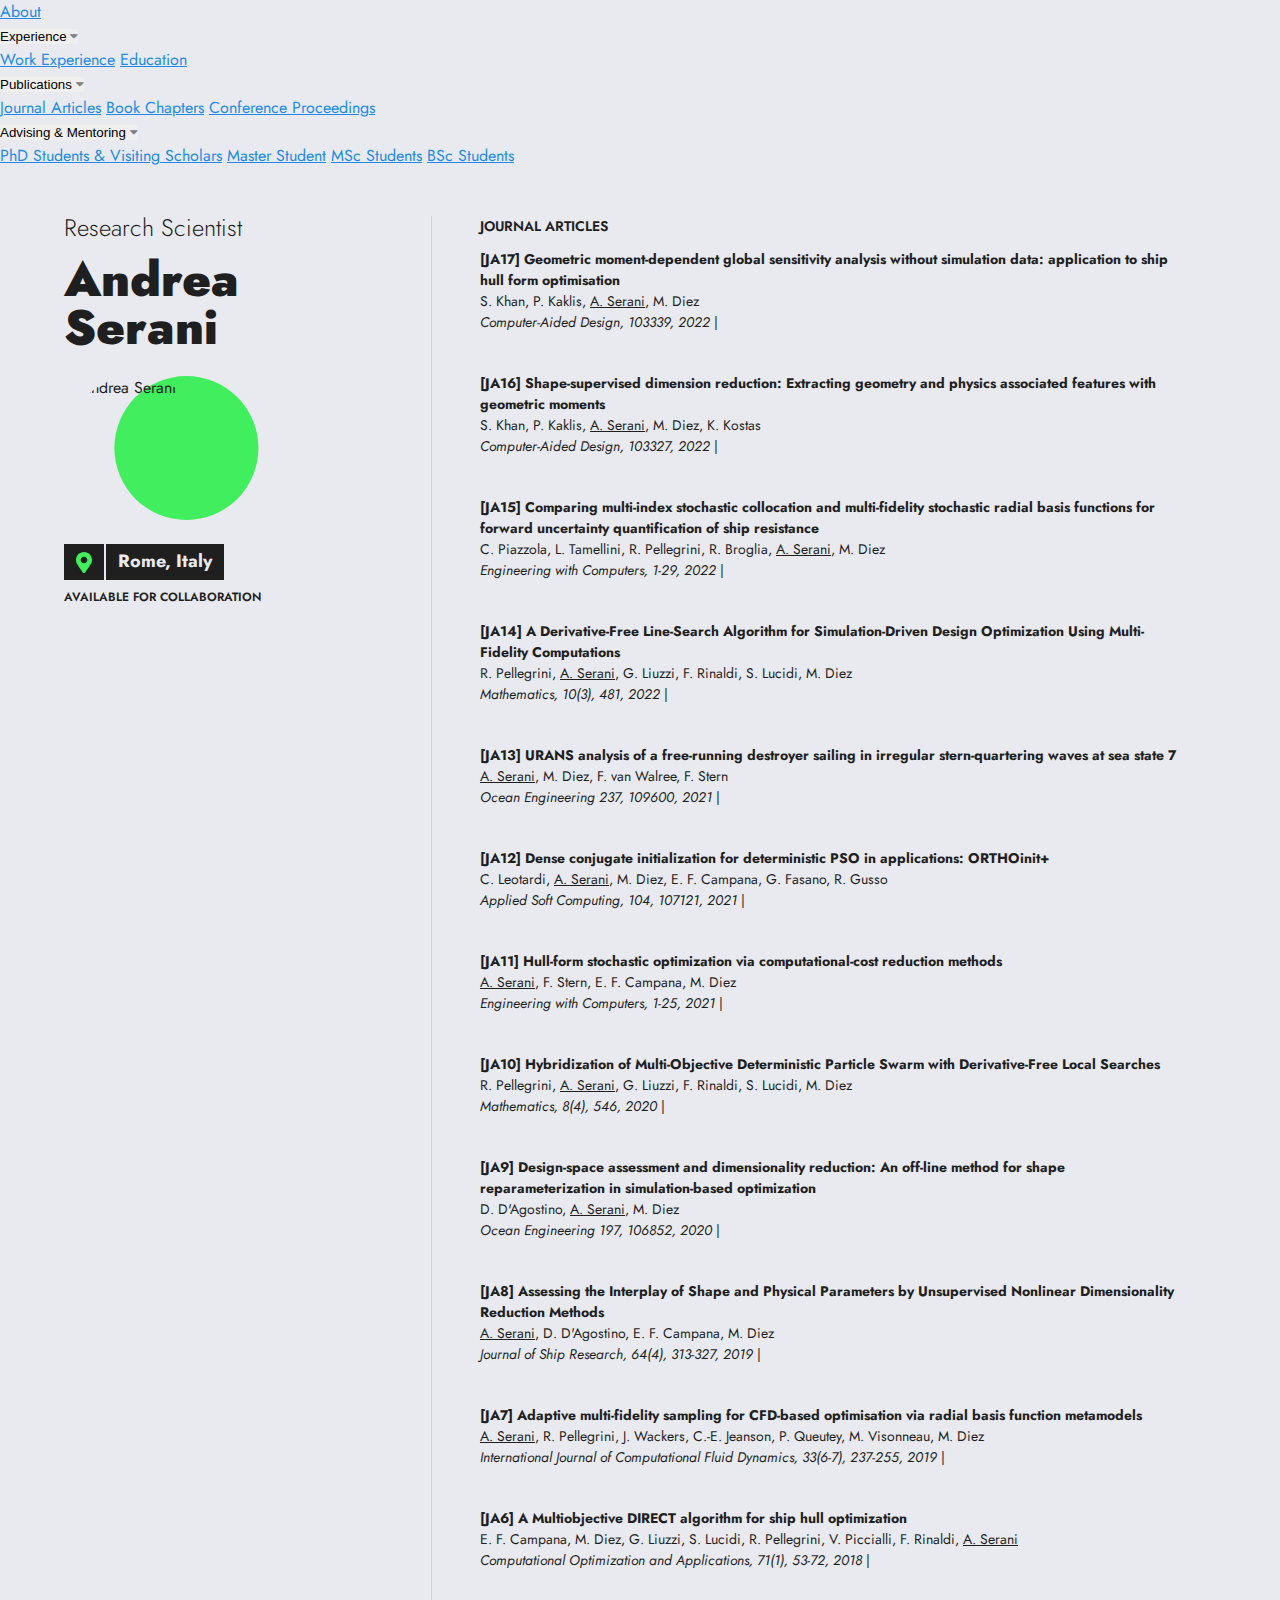
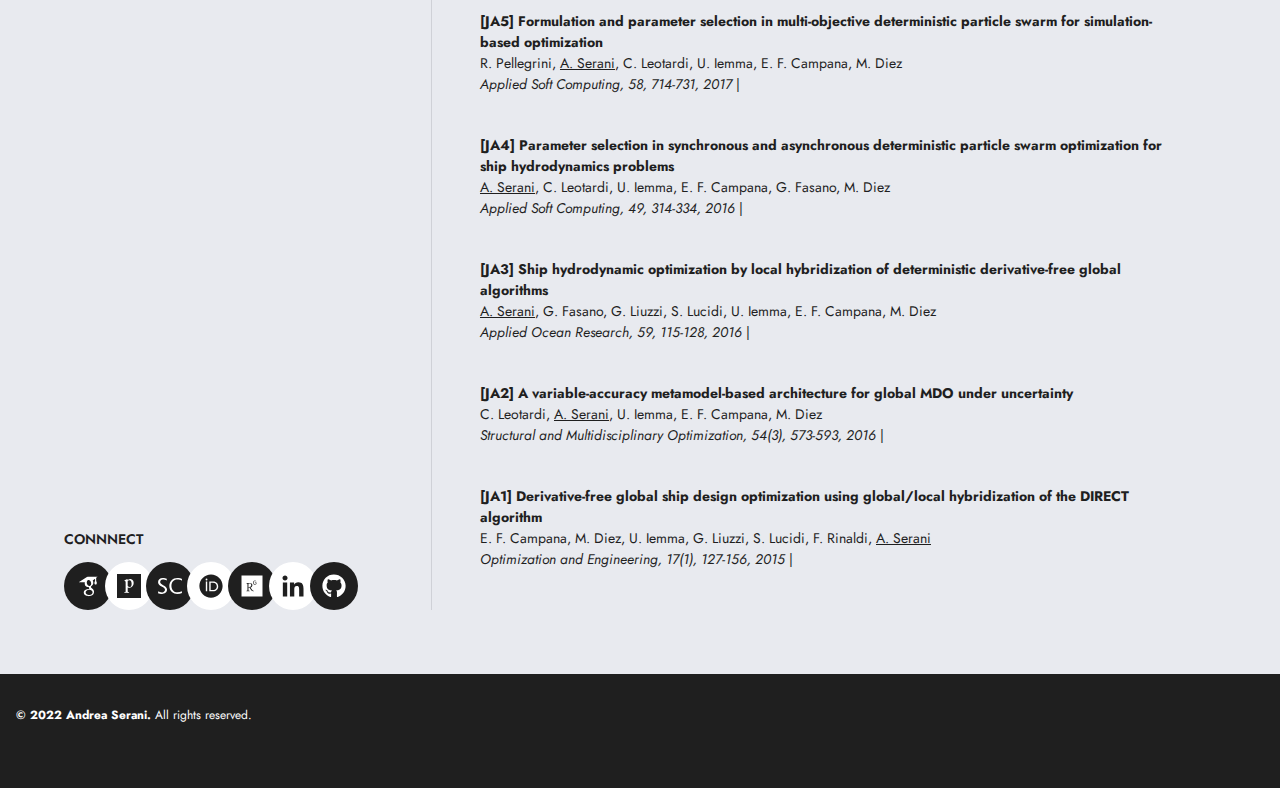
==== html/articles.html @ 21c0a591 "Update articles.html" ====
<!DOCTYPE htmL>
<html lang="en"><head>
<title>Andrea Serani - Research Scientist</title>
<meta charset="utf-8">
<meta http-equiv="X-UA-Compatible" content="IE=edge">
<meta name="viewport" content="width=device-width, initial-scale=1, shrink-to-fit=no">
<!--<link href="https://fonts.googleapis.com/css?family=Roboto:400,500|Source+Sans+Pro:300,400,600,700,900" rel="stylesheet">-->
    <link rel="preconnect" href="https://fonts.googleapis.com">
    <link rel="preconnect" href="https://fonts.gstatic.com" crossorigin>
    <link href="https://fonts.googleapis.com/css2?family=Jost:wght@300;400;500;600;700;900&display=swap" rel="stylesheet" type='text/css'>       
<link rel="stylesheet" href="../assets/styles.css">
<!--	<link rel="stylesheet" href="./assets/style.min.css">-->
<script src="./assets/scripts.js"></script>
<link rel="icon" type="image/png" href="../images/MAORG_symbol.png">
<!--<link rel="shortcut icon" href="./imags/MAORG_symbol.png" >     -->
<meta name="theme-color" content="#eee841">
<link rel="dns-prefetch" href="//fonts.googleapis.com/">
<link rel="stylesheet" href="https://cdn.rawgit.com/jpswalsh/academicons/master/css/academicons.min.css">

<meta name="viewport" content="width=device-width, initial-scale=1">
<link rel="stylesheet" href="https://cdnjs.cloudflare.com/ajax/libs/font-awesome/4.7.0/css/font-awesome.min.css">

<meta name="description" content="Andrea Serani - Research Scientist">
<script type="application/ld+json">
      {
        "@context": "http://schema.org/",
        "@type": "Person",
        "name": "Andrea Serani",
        "image": "DSCN4914.png",
        "sameAs": ["https://www.linkedin.com/in/andrea-serani/","https://github.com/MAORG-CNR-INM"],
        "jobTitle": "Research Scientist",
        "worksFor": {
          "@type": "Research Institute",
          "name": "CNR-INM"
        }  
      }
    </script>
</head>
<body class="antialiased bg-back leading-normal font-text text-front" data-new-gr-c-s-check-loaded="8.900.0" data-gr-ext-installed="">
<header>
<!-- The navigation menu -->
<div class="topnav" id="myTopnav">	
<!--<span class="inline-flex w-14 h-14 lg:mt-4 font-header font-bold text-xl justify-center items-center text-center text-front border-2 border-solid border-front rounded-full">AS</span>-->
  <a href="https://aserani.github.io/andreaserani.github.io/index.html" class="active">About</a>
  <div class="dropdown">
    <button class="dropbtn">Experience
      <i class="fa fa-caret-down"></i>
    </button>
    <div class="dropdown-content">	  
      <a href="#work">Work Experience</a>
      <a href="#education">Education</a>
    </div>
  </div>
  <div class="dropdown">
    <button class="dropbtn">Publications
      <i class="fa fa-caret-down"></i>
    </button>
    <div class="dropdown-content">	  
      <a href="https://aserani.github.io/andreaserani.github.io/html/articles.html">Journal Articles</a>
      <a href="#chapters">Book Chapters</a>
      <a href="#proceedings">Conference Proceedings</a>
    </div>
  </div>
  <div class="dropdown">
    <button class="dropbtn">Advising & Mentoring
      <i class="fa fa-caret-down"></i>
    </button>
    <div class="dropdown-content">	  
      <a href="#phd">PhD Students & Visiting Scholars</a>
      <a href="#master">Master Student</a>
      <a href="#msc">MSc Students</a>
      <a href="#bsc">BSc Students</a>
    </div>
  </div>
<!--<a href="#contact" class="contact">
<span class="inline-block h-6 w-6 lg:hidden"><svg xmlns="http://www.w3.org/2000/svg" viewBox="0 0 512 512"><path d="M502.3 190.8c3.9-3.1 9.7-.2 9.7 4.7V400c0 26.5-21.5 48-48 48H48c-26.5 0-48-21.5-48-48V195.6c0-5 5.7-7.8 9.7-4.7 22.4 17.4 52.1 39.5 154.1 113.6 21.1 15.4 56.7 47.8 92.2 47.6 35.7.3 72-32.8 92.3-47.6 102-74.1 131.6-96.3 154-113.7zM256 320c23.2.4 56.6-29.2 73.4-41.4 132.7-96.3 142.8-104.7 173.4-128.7 5.8-4.5 9.2-11.5 9.2-18.9v-19c0-26.5-21.5-48-48-48H48C21.5 64 0 85.5 0 112v19c0 7.4 3.4 14.3 9.2 18.9 30.6 23.9 40.7 32.4 173.4 128.7 16.8 12.2 50.2 41.8 73.4 41.4z"></path></svg></span>
<span class="hidden lg:block">Contact me</span>
</a>-->
</div>	


</header>
<section class="container flex flex-wrap pt-4 my-8">
<div class="w-full lg:w-1/3 lg:border-r border-line lg:px-8 xl:px-12">
<div class="flex flex-col h-full justify-between">
<div>
<h2 class="font-header font-light text-front text-2xl leading-none mb-4">Research Scientist</h2>
<h1 class="font-header font-black text-front text-5xl leading-none break-words mb-6">Andrea Serani</h1>
<div class="relative inline-block">
<img src="../images/DSCN4914.png" alt="Andrea Serani" class="block rounded-full relative z-10 w-56 h-56 lg:w-36 lg:h-36">
<div class="avatar-bg bg-lead"></div>
</div>
<br>
<div class="inline-flex bg-front mt-6 w-auto">
<span class="text-lead border-r-2 border-back pt-2 px-3">
<span class="inline-block h-4 w-4">
<svg xmlns="http://www.w3.org/2000/svg" viewBox="0 0 384 512"><path d="M172.268 501.67C26.97 291.031 0 269.413 0 192 0 85.961 85.961 0 192 0s192 85.961 192 192c0 77.413-26.97 99.031-172.268 309.67-9.535 13.774-29.93 13.773-39.464 0zM192 272c44.183 0 80-35.817 80-80s-35.817-80-80-80-80 35.817-80 80 35.817 80 80 80z"></path></svg>
</span>
</span>
<span class="text-back font-header font-bold py-1 px-3 text-lg">Rome, Italy</span>
</div>
<div class="text-xs uppercase pt-2 font-semibold text-front font-header">
Available for collaboration 
</div>
<div class="pt-1">
<a href="docs/CV_Serani.pdf"><i class="ai ai-cv-square ai-2x"></i></a>	
</div>
</div>
<footer class="pt-8 pb-12 lg:py-0">
<h5 class="section-header pb-3">Connnect</h5>
<div class="connect-icons">
<a href="https://scholar.google.it/citations?user=_Tz_sf8AAAAJ&hl=it" class="connect-icon" target="_blank"><svg style="color: white" xmlns="http://www.w3.org/2000/svg" xmlns:xlink="http://www.w3.org/1999/xlink" width="40" zoomAndPan="magnify" viewBox="0 0 30 30.000001" height="40" preserveAspectRatio="xMidYMid meet" version="1.0"><defs><clipPath id="id1"><path d="M 3.386719 3 L 27.339844 3 L 27.339844 28 L 3.386719 28 Z M 3.386719 3 " clip-rule="nonzero" fill="white"></path></clipPath></defs><g clip-path="url(#id1)"><path fill="white" d="M 14.660156 3.25 L 3.386719 10.308594 L 11.125 10.308594 C 11.097656 10.417969 11.050781 10.515625 11.027344 10.625 C 10.960938 10.964844 10.910156 11.34375 10.910156 11.734375 C 10.910156 16.773438 16.054688 16.207031 16.054688 16.207031 L 16.054688 17.492188 C 16.054688 18.011719 16.734375 17.832031 16.816406 18.890625 C 16.476562 18.890625 9.691406 18.695312 9.691406 23.277344 C 9.691406 27.882812 15.679688 27.65625 15.679688 27.65625 C 15.679688 27.65625 22.59375 27.964844 22.59375 22.273438 C 22.597656 18.871094 18.636719 17.765625 18.636719 16.398438 C 18.636719 15.015625 21.621094 14.609375 21.621094 11.375 C 21.621094 9.960938 21.523438 8.953125 20.890625 8.238281 C 20.84375 8.1875 20.808594 8.152344 20.761719 8.121094 C 20.75 8.109375 20.738281 8.101562 20.726562 8.09375 L 20.898438 8.09375 L 23.816406 5.902344 L 23.816406 8.898438 C 23.816406 8.953125 23.820312 9.007812 23.832031 9.0625 C 23.609375 9.1875 23.429688 9.363281 23.300781 9.585938 C 23.171875 9.808594 23.109375 10.050781 23.113281 10.308594 L 23.113281 11.722656 C 23.109375 11.910156 23.144531 12.09375 23.214844 12.269531 C 23.285156 12.445312 23.386719 12.597656 23.515625 12.734375 C 23.648438 12.867188 23.804688 12.972656 23.976562 13.042969 C 24.152344 13.117188 24.332031 13.152344 24.519531 13.152344 C 24.710938 13.152344 24.890625 13.117188 25.066406 13.042969 C 25.238281 12.972656 25.390625 12.867188 25.523438 12.734375 C 25.65625 12.597656 25.757812 12.445312 25.828125 12.269531 C 25.898438 12.09375 25.933594 11.910156 25.929688 11.722656 L 25.929688 10.308594 C 25.933594 10.050781 25.871094 9.808594 25.742188 9.585938 C 25.613281 9.363281 25.433594 9.1875 25.207031 9.0625 C 25.21875 9.007812 25.226562 8.953125 25.226562 8.898438 L 25.226562 4.839844 L 27.339844 3.25 Z M 15.632812 7.5625 C 16.039062 7.542969 16.445312 7.640625 16.835938 7.863281 C 17.125 8.007812 17.402344 8.21875 17.644531 8.480469 C 18.148438 8.984375 18.570312 9.714844 18.796875 10.578125 C 19.332031 12.625 18.636719 14.597656 17.191406 14.96875 C 15.765625 15.375 14.171875 14.039062 13.621094 12.007812 C 13.378906 11.015625 13.410156 10.054688 13.6875 9.292969 C 13.691406 9.28125 13.695312 9.273438 13.699219 9.265625 C 13.703125 9.261719 13.710938 9.257812 13.714844 9.253906 C 13.792969 8.953125 13.921875 8.679688 14.082031 8.457031 C 14.371094 8.035156 14.753906 7.746094 15.226562 7.617188 C 15.363281 7.585938 15.496094 7.566406 15.632812 7.5625 Z M 16.183594 19.75 C 18.566406 19.570312 20.597656 20.886719 20.746094 22.675781 C 20.84375 24.449219 19.007812 26.027344 16.605469 26.1875 C 14.222656 26.351562 12.160156 25.050781 12.046875 23.277344 C 11.933594 21.492188 13.78125 19.929688 16.183594 19.75 Z M 16.183594 19.75 " fill-opacity="1" fill-rule="nonzero"></path></g></svg></a>
<a href="https://publons.com/researcher/1407572/andrea-serani/" class="connect-icon" target="_blank"><svg role="img" viewBox="0 0 24 24" xmlns="http://www.w3.org/2000/svg"><title>Publons</title><path d="M0 0v24h24V0zm10.34 5.1c.083.014.114.096.156.158.054.354.1.71.154 1.065.157-.162.31-.328.49-.464.867-.666 2.05-.94 3.11-.63.72.21 1.315.72 1.756 1.316.187.263.348.547.45.855.198.582.225 1.206.198 1.815-.053 1.12-.433 2.244-1.169 3.103a4.029 4.029 0 01-2.616 1.41 4.418 4.418 0 01-2.188-.317c.019 1.01.032 2.018.038 3.028.021.465-.021.938.087 1.396.031.14.123.292.28.308.302.036.608.013.912.02.057 0 .13.037.126.101.004.186.009.373-.004.56-.046.092-.17.07-.255.072a44.358 44.358 0 00-4.437 0l-.07-.056c-.004-.22-.063-.467.034-.671.3-.035.606.02.904-.032.191-.048.268-.26.295-.434.04-.32.027-.642.042-.963V8.348c0-.156.006-.31-.008-.465a.888.888 0 00-.34-.656c-.203-.158-.438-.265-.662-.388-.082-.052-.181-.097-.229-.187a.985.985 0 01.008-.337c.056-.066.144-.086.219-.122.73-.315 1.456-.636 2.185-.952.17-.068.346-.144.533-.144zm1.99 1.146c-.053 0-.104 0-.156.013a2.12 2.12 0 00-1.493.86c.005 1.44 0 2.88.003 4.32.005.327.073.676.302.924.524.512 1.302.692 2.014.593.577-.096 1.037-.538 1.279-1.054.344-.736.395-1.571.335-2.371-.053-.655-.181-1.312-.449-1.915-.184-.407-.442-.793-.811-1.054a1.717 1.717 0 00-1.024-.313z"/></svg> </a>	
<a href="https://www.scopus.com/authid/detail.uri?authorId=56588993500" class="connect-icon" target="_blank"><svg style="color: white" role="img" viewBox="0 0 24 24" xmlns="http://www.w3.org/2000/svg"><title>Scopus</title><path d="M24 19.059l-.14-1.777c-1.426.772-2.945 1.076-4.465 1.076-3.319 0-5.96-2.782-5.96-6.475 0-3.903 2.595-6.31 5.633-6.31 1.917 0 3.39.303 4.792 1.075L24 4.895c-1.286-.608-2.337-.889-4.698-.889-4.534 0-7.97 3.53-7.97 8.017 0 5.12 4.09 7.924 7.9 7.924 1.916 0 3.506-.257 4.768-.888zm-14.954-3.46c0-2.22-1.964-3.225-3.857-4.347C3.716 10.364 2.15 9.756 2.15 8.12c0-1.215.889-2.548 2.642-2.548 1.519 0 2.57.234 3.903 1.029l.117-1.847c-1.239-.514-2.127-.748-4.137-.748C1.8 4.006.047 5.876.047 8.26c0 2.384 2.103 3.413 4.02 4.581 1.426.865 2.922 1.45 2.922 2.992 0 1.496-1.333 2.571-2.922 2.571-1.566 0-2.594-.35-3.786-1.075L0 19.176c1.215.56 2.454.818 4.16.818 2.385 0 4.885-1.473 4.885-4.395z" fill="white"></path></svg></a>
<a href="https://orcid.org/0000-0002-8814-1793" class="connect-icon" target="_blank"><svg xmlns="http://www.w3.org/2000/svg" viewBox="0 0 512 512"><!--! Font Awesome Free 6.1.1 by @fontawesome - https://fontawesome.com License - https://fontawesome.com/license/free (Icons: CC BY 4.0, Fonts: SIL OFL 1.1, Code: MIT License) Copyright 2022 Fonticons, Inc. --><path d="M294.75 188.19h-45.92V342h47.47c67.62 0 83.12-51.34 83.12-76.91 0-41.64-26.54-76.9-84.67-76.9zM256 8C119 8 8 119 8 256s111 248 248 248 248-111 248-248S393 8 256 8zm-80.79 360.76h-29.84v-207.5h29.84zm-14.92-231.14a19.57 19.57 0 1 1 19.57-19.57 19.64 19.64 0 0 1-19.57 19.57zM300 369h-81V161.26h80.6c76.73 0 110.44 54.83 110.44 103.85C410 318.39 368.38 369 300 369z"/></svg> </a>
<a href="https://www.researchgate.net/profile/Andrea-Serani" class="connect-icon" target="_blank"><svg style="color: white" xmlns="http://www.w3.org/2000/svg" viewBox="0 0 448 512"><!--! Font Awesome Free 6.1.1 by @fontawesome - https://fontawesome.com License - https://fontawesome.com/license/free (Icons: CC BY 4.0, Fonts: SIL OFL 1.1, Code: MIT License) Copyright 2022 Fonticons, Inc. --><path d="M0 32v448h448V32H0zm262.2 334.4c-6.6 3-33.2 6-50-14.2-9.2-10.6-25.3-33.3-42.2-63.6-8.9 0-14.7 0-21.4-.6v46.4c0 23.5 6 21.2 25.8 23.9v8.1c-6.9-.3-23.1-.8-35.6-.8-13.1 0-26.1.6-33.6.8v-8.1c15.5-2.9 22-1.3 22-23.9V225c0-22.6-6.4-21-22-23.9V193c25.8 1 53.1-.6 70.9-.6 31.7 0 55.9 14.4 55.9 45.6 0 21.1-16.7 42.2-39.2 47.5 13.6 24.2 30 45.6 42.2 58.9 7.2 7.8 17.2 14.7 27.2 14.7v7.3zm22.9-135c-23.3 0-32.2-15.7-32.2-32.2V167c0-12.2 8.8-30.4 34-30.4s30.4 17.9 30.4 17.9l-10.7 7.2s-5.5-12.5-19.7-12.5c-7.9 0-19.7 7.3-19.7 19.7v26.8c0 13.4 6.6 23.3 17.9 23.3 14.1 0 21.5-10.9 21.5-26.8h-17.9v-10.7h30.4c0 20.5 4.7 49.9-34 49.9zm-116.5 44.7c-9.4 0-13.6-.3-20-.8v-69.7c6.4-.6 15-.6 22.5-.6 23.3 0 37.2 12.2 37.2 34.5 0 21.9-15 36.6-39.7 36.6z" fill="white"></path></svg></a>
<a href="https://www.linkedin.com/in/andrea-serani/" class="connect-icon" target="_blank"><svg xmlns="http://www.w3.org/2000/svg" viewBox="0 0 448 512"><path d="M100.3 480H7.4V180.9h92.9V480zM53.8 140.1C24.1 140.1 0 115.5 0 85.8 0 56.1 24.1 32 53.8 32c29.7 0 53.8 24.1 53.8 53.8 0 29.7-24.1 54.3-53.8 54.3zM448 480h-92.7V334.4c0-34.7-.7-79.2-48.3-79.2-48.3 0-55.7 37.7-55.7 76.7V480h-92.8V180.9h89.1v40.8h1.3c12.4-23.5 42.7-48.3 87.9-48.3 94 0 111.3 61.9 111.3 142.3V480z"></path></svg></a>
<a href="https://github.com/MAORG-CNR-INM" class="connect-icon" target="_blank"><svg xmlns="http://www.w3.org/2000/svg" viewBox="0 0 496 512"><path d="M165.9 397.4c0 2-2.3 3.6-5.2 3.6-3.3.3-5.6-1.3-5.6-3.6 0-2 2.3-3.6 5.2-3.6 3-.3 5.6 1.3 5.6 3.6zm-31.1-4.5c-.7 2 1.3 4.3 4.3 4.9 2.6 1 5.6 0 6.2-2s-1.3-4.3-4.3-5.2c-2.6-.7-5.5.3-6.2 2.3zm44.2-1.7c-2.9.7-4.9 2.6-4.6 4.9.3 2 2.9 3.3 5.9 2.6 2.9-.7 4.9-2.6 4.6-4.6-.3-1.9-3-3.2-5.9-2.9zM244.8 8C106.1 8 0 113.3 0 252c0 110.9 69.8 205.8 169.5 239.2 12.8 2.3 17.3-5.6 17.3-12.1 0-6.2-.3-40.4-.3-61.4 0 0-70 15-84.7-29.8 0 0-11.4-29.1-27.8-36.6 0 0-22.9-15.7 1.6-15.4 0 0 24.9 2 38.6 25.8 21.9 38.6 58.6 27.5 72.9 20.9 2.3-16 8.8-27.1 16-33.7-55.9-6.2-112.3-14.3-112.3-110.5 0-27.5 7.6-41.3 23.6-58.9-2.6-6.5-11.1-33.3 2.6-67.9 20.9-6.5 69 27 69 27 20-5.6 41.5-8.5 62.8-8.5s42.8 2.9 62.8 8.5c0 0 48.1-33.6 69-27 13.7 34.7 5.2 61.4 2.6 67.9 16 17.7 25.8 31.5 25.8 58.9 0 96.5-58.9 104.2-114.8 110.5 9.2 7.9 17 22.9 17 46.4 0 33.7-.3 75.4-.3 83.6 0 6.5 4.6 14.4 17.3 12.1C428.2 457.8 496 362.9 496 252 496 113.3 383.5 8 244.8 8zM97.2 352.9c-1.3 1-1 3.3.7 5.2 1.6 1.6 3.9 2.3 5.2 1 1.3-1 1-3.3-.7-5.2-1.6-1.6-3.9-2.3-5.2-1zm-10.8-8.1c-.7 1.3.3 2.9 2.3 3.9 1.6 1 3.6.7 4.3-.7.7-1.3-.3-2.9-2.3-3.9-2-.6-3.6-.3-4.3.7zm32.4 35.6c-1.6 1.3-1 4.3 1.3 6.2 2.3 2.3 5.2 2.6 6.5 1 1.3-1.3.7-4.3-1.3-6.2-2.2-2.3-5.2-2.6-6.5-1zm-11.4-14.7c-1.6 1-1.6 3.6 0 5.9 1.6 2.3 4.3 3.3 5.6 2.3 1.6-1.3 1.6-3.9 0-6.2-1.4-2.3-4-3.3-5.6-2z"></path></svg></a>
</div>
</footer>
</div>
</div>
  <div class="w-full lg:w-2/3 lg:pl-8 xl:pl-12">
 
	<h5 class="section-header pb-3">Journal Articles</h5>
                <table class="borderless">
                    <tr>
                        <td>
                            <div class="font-text text-sm pb-6">
                                <b>[JA17] Geometric moment-dependent global sensitivity analysis without simulation data: application to ship hull form optimisation</b></br> 
				S. Khan, P. Kaklis, <u>A. Serani</u>, M. Diez </br> 
                                <i>Computer-Aided Design, 103339, 2022</i> <span class="sep">|</span> <a href="https://doi.org/10.1016/j.cad.2022.103339"><i class="ai ai-doi"></i></a> 
                            </div>
                        </td>
                    </tr>
                </table> 
     
                <table class="borderless">
                    <tr>
                        <td>
                            <div class="font-text text-sm pb-6">
                                <b>[JA16] Shape-supervised dimension reduction: Extracting geometry and physics associated features with geometric moments</b></br> 
				S. Khan, P. Kaklis, <u>A. Serani</u>, M. Diez, K. Kostas </br> 
                                <i>Computer-Aided Design, 103327, 2022</i> <span class="sep">|</span> <a href="https://doi.org/10.1016/j.cad.2022.103327"><i class="ai ai-doi"></i></a> 
                            </div>
                        </td>
                    </tr>
                </table> 
             
                <table class="borderless">
                    <tr>
                        <td>
                            <div class="font-text text-sm pb-6">
                                <b>[JA15] Comparing multi-index stochastic collocation and multi-fidelity stochastic radial basis functions for forward uncertainty quantification of ship resistance</b></br> 
                                C. Piazzola, L. Tamellini, R. Pellegrini, R. Broglia, <u>A. Serani</u>, M. Diez</br> 
                                <i>Engineering with Computers, 1-29, 2022</i> <span class="sep">|</span> <a href="https://doi.org/10.1007/s00366-021-01588-0"><i class="ai ai-doi"></i></a> 
                            </div>
                        </td>
                    </tr>
                </table> 
             
                <table class="borderless">
                    <tr>
                        <td>
                            <div class="font-text text-sm pb-6">
                                <b>[JA14] A Derivative-Free Line-Search Algorithm for Simulation-Driven Design Optimization Using Multi-Fidelity Computations</b></br> 
                                R. Pellegrini, <u>A. Serani</u>, G. Liuzzi, F. Rinaldi, S. Lucidi, M. Diez</br> 
                                <i>Mathematics, 10(3), 481, 2022</i> <span class="sep">|</span> <a href="https://doi.org/10.3390/math10030481"><i class="ai ai-doi"></i></a> 
                            </div>
                        </td>
                    </tr>
                </table> 

                <table class="borderless">
                    <tr>
                        <td>
                            <div class="font-text text-sm pb-6">
                                <b>[JA13] URANS analysis of a free-running destroyer sailing in irregular stern-quartering waves at sea state 7</b></br> 
                                <u>A. Serani</u>, M. Diez, F. van Walree, F. Stern </br> 
                                <i>Ocean Engineering 237, 109600, 2021</i> <span class="sep">|</span> <a href="https://doi.org/10.1016/j.oceaneng.2021.109600"><i class="ai ai-doi"></i></a> 
                            </div>
                        </td>
                    </tr>
                </table> 

                <table class="borderless">
                    <tr>
                        <td>
                            <div class="font-text text-sm pb-6">
                                <b>[JA12] Dense conjugate initialization for deterministic PSO in applications: ORTHOinit+</b></br> 
                                C. Leotardi, <u>A. Serani</u>, M. Diez, E. F. Campana, G. Fasano, R. Gusso </br> 
                                <i>Applied Soft Computing, 104, 107121, 2021</i> <span class="sep">|</span> <a href="https://doi.org/10.1016/j.asoc.2021.107121"><i class="ai ai-doi"></i></a> 
                            </div>
                        </td>
                    </tr>
                </table> 
      
                <table class="borderless">
                    <tr>
                        <td>
                            <div class="font-text text-sm pb-6">
                                <b>[JA11] Hull‑form stochastic optimization via computational‑cost reduction methods</b></br> 
                                <u>A. Serani</u>, F. Stern, E. F. Campana, M. Diez </br> 
                                <i>Engineering with Computers, 1-25, 2021</i> <span class="sep">|</span> <a href="https://doi.org/10.1007/s00366-021-01375-x"><i class="ai ai-doi"></i></a> 
                            </div>
                        </td>
                    </tr>
                </table> 

                <table class="borderless">
                    <tr>
                        <td>
                            <div class="font-text text-sm pb-6">
                                <b>[JA10] Hybridization of Multi-Objective Deterministic Particle Swarm with Derivative-Free Local Searches</b></br> 
                                R. Pellegrini, <u>A. Serani</u>, G. Liuzzi, F. Rinaldi, S. Lucidi, M. Diez </br> 
                                <i>Mathematics, 8(4), 546, 2020</i> <span class="sep">|</span> <a href="https://doi.org/10.3390/math8040546"><i class="ai ai-doi"></i></a> 
                            </div>
                        </td>
                    </tr>
                </table> 

                <table class="borderless">
                    <tr>
                        <td>
                            <div class="font-text text-sm pb-6">
                                <b>[JA9] Design-space assessment and dimensionality reduction: An off-line method for shape reparameterization in simulation-based optimization</b></br> 
                                D. D'Agostino, <u>A. Serani</u>, M. Diez </br> 
                                <i>Ocean Engineering 197, 106852, 2020</i> <span class="sep">|</span> <a href="https://doi.org/10.1016/j.oceaneng.2019.106852"><i class="ai ai-doi"></i></a> 
                            </div>
                        </td>
                    </tr>
                </table> 

                <table class="borderless">
                    <tr>
                        <td>
                            <div class="font-text text-sm pb-6">
                                <b>[JA8] Assessing the Interplay of Shape and Physical Parameters by Unsupervised Nonlinear Dimensionality Reduction Methods</b></br> 
                                <u>A. Serani</u>, D. D'Agostino, E. F. Campana, M. Diez </br> 
                                <i>Journal of Ship Research, 64(4), 313-327, 2019</i> <span class="sep">|</span> <a href="https://doi.org/10.5957/JOSR.09180056"><i class="ai ai-doi"></i></a> 
                            </div>
                        </td>
                    </tr>
                </table> 

                <table class="borderless">
                    <tr>
                        <td>
                            <div class="font-text text-sm pb-6">
                                <b>[JA7] Adaptive multi-fidelity sampling for CFD-based optimisation via radial basis function metamodels</b></br> 
                                <u>A. Serani</u>, R. Pellegrini, J. Wackers, C.-E. Jeanson, P. Queutey, M. Visonneau, M. Diez </br> 
                                <i>International Journal of Computational Fluid Dynamics, 33(6-7), 237-255, 2019</i> <span class="sep">|</span> <a href="https://doi.org/10.1080/10618562.2019.1683164"><i class="ai ai-doi"></i></a> 
                            </div>
                        </td>
                    </tr>
                </table> 

                <table class="borderless">
                    <tr>
                        <td>
                            <div class="font-text text-sm pb-6">
                                <b>[JA6] A Multiobjective DIRECT algorithm for ship hull optimization</b></br> 
                                E. F. Campana, M. Diez, G. Liuzzi, S. Lucidi, R. Pellegrini, V. Piccialli, F. Rinaldi, <u>A. Serani</u></br> 
                                <i>Computational Optimization and Applications, 71(1), 53-72, 2018</i> <span class="sep">|</span> <a href="https://doi.org/10.1007/s10589-017-9955-0"><i class="ai ai-doi"></i></a> 
                            </div>
                        </td>
                    </tr>
                </table> 

                <table class="borderless">
                    <tr>
                        <td>
                            <div class="font-text text-sm pb-6">
                                <b>[JA5] Formulation and parameter selection in multi-objective deterministic particle swarm for simulation-based optimization</b></br> 
                                R. Pellegrini, <u>A. Serani</u>, C. Leotardi, U. Iemma, E. F. Campana, M. Diez</br> 
                                <i>Applied Soft Computing, 58, 714-731, 2017</i> <span class="sep">|</span> <a href="https://doi.org/10.1016/j.asoc.2017.05.013"><i class="ai ai-doi"></i></a> 
                            </div>
                        </td>
                    </tr>
                </table> 

                <table class="borderless">
                    <tr>
                        <td>
                            <div class="font-text text-sm pb-6">
                                <b>[JA4] Parameter selection in synchronous and asynchronous deterministic particle swarm optimization for ship hydrodynamics problems</b></br> 
                                <u>A. Serani</u>, C. Leotardi, U. Iemma, E. F. Campana, G. Fasano, M. Diez </br> 
                                <i>Applied Soft Computing, 49, 314-334, 2016</i> <span class="sep">|</span> <a href="https://doi.org/10.1016/j.asoc.2016.08.028"><i class="ai ai-doi"></i></a> 
                            </div>
                        </td>
                    </tr>
                </table> 

                <table class="borderless">
                    <tr>
                        <td>
                            <div class="font-text text-sm pb-6">
                                <b>[JA3] Ship hydrodynamic optimization by local hybridization of deterministic derivative-free global algorithms</b></br> 
                                <u>A. Serani</u>, G. Fasano, G. Liuzzi, S. Lucidi, U. Iemma, E. F. Campana, M. Diez </br> 
                                <i>Applied Ocean Research, 59, 115-128, 2016</i> <span class="sep">|</span> <a href="https://doi.org/10.1016/j.apor.2016.04.006"><i class="ai ai-doi"></i></a> 
                            </div>
                        </td>
                    </tr>
                </table> 

                <table class="borderless">
                    <tr>
                        <td>
                            <div class="font-text text-sm pb-6">
                                <b>[JA2] A variable-accuracy metamodel-based architecture for global MDO under uncertainty</b></br> 
                                C. Leotardi, <u>A. Serani</u>, U. Iemma, E. F. Campana, M. Diez </br> 
                                <i>Structural and Multidisciplinary Optimization, 54(3), 573-593, 2016</i> <span class="sep">|</span> <a href="https://doi.org/10.1007/s00158-016-1423-4"><i class="ai ai-doi"></i></a> 
                            </div>
                        </td>
                    </tr>
                </table> 

                <table class="borderless">
                    <tr>
                        <td>
                            <div class="font-text text-sm pb-6">
                                <b>[JA1] Derivative-free global ship design optimization using global/local hybridization of the DIRECT algorithm</b></br> 
                                E. F. Campana, M. Diez, U. Iemma, G. Liuzzi, S. Lucidi, F. Rinaldi, <u>A. Serani</u></br> 
                                <i>Optimization and Engineering, 17(1), 127-156, 2015</i> <span class="sep">|</span> <a href="https://doi.org/10.1007/s11081-015-9303-0"><i class="ai ai-doi"></i></a> 
                            </div>
                        </td>
                    </tr>
                </table> 

</div>
<!--<div class="project">
<h4>JS GraphQL library</h4>
<a href="https://github.com" target="_blank" class="text-front hover:opacity-75">https://github.com</a>
<p class="w-full">
Override the digital divide with additional clickthroughs from DevOps. User generated content in real-time will have multiple touchpoints for offshoring.
</p>
<ul class="tags">
<li class="tag">
<span class="dot status-default"></span> Status: in progress
</li>
<li class="tag">JavaScript</li>
<li class="tag">GraphQL</li>
</ul>
<span class="project-icon">
<svg xmlns="http://www.w3.org/2000/svg" viewBox="0 0 496 512"><path d="M165.9 397.4c0 2-2.3 3.6-5.2 3.6-3.3.3-5.6-1.3-5.6-3.6 0-2 2.3-3.6 5.2-3.6 3-.3 5.6 1.3 5.6 3.6zm-31.1-4.5c-.7 2 1.3 4.3 4.3 4.9 2.6 1 5.6 0 6.2-2s-1.3-4.3-4.3-5.2c-2.6-.7-5.5.3-6.2 2.3zm44.2-1.7c-2.9.7-4.9 2.6-4.6 4.9.3 2 2.9 3.3 5.9 2.6 2.9-.7 4.9-2.6 4.6-4.6-.3-1.9-3-3.2-5.9-2.9zM244.8 8C106.1 8 0 113.3 0 252c0 110.9 69.8 205.8 169.5 239.2 12.8 2.3 17.3-5.6 17.3-12.1 0-6.2-.3-40.4-.3-61.4 0 0-70 15-84.7-29.8 0 0-11.4-29.1-27.8-36.6 0 0-22.9-15.7 1.6-15.4 0 0 24.9 2 38.6 25.8 21.9 38.6 58.6 27.5 72.9 20.9 2.3-16 8.8-27.1 16-33.7-55.9-6.2-112.3-14.3-112.3-110.5 0-27.5 7.6-41.3 23.6-58.9-2.6-6.5-11.1-33.3 2.6-67.9 20.9-6.5 69 27 69 27 20-5.6 41.5-8.5 62.8-8.5s42.8 2.9 62.8 8.5c0 0 48.1-33.6 69-27 13.7 34.7 5.2 61.4 2.6 67.9 16 17.7 25.8 31.5 25.8 58.9 0 96.5-58.9 104.2-114.8 110.5 9.2 7.9 17 22.9 17 46.4 0 33.7-.3 75.4-.3 83.6 0 6.5 4.6 14.4 17.3 12.1C428.2 457.8 496 362.9 496 252 496 113.3 383.5 8 244.8 8zM97.2 352.9c-1.3 1-1 3.3.7 5.2 1.6 1.6 3.9 2.3 5.2 1 1.3-1 1-3.3-.7-5.2-1.6-1.6-3.9-2.3-5.2-1zm-10.8-8.1c-.7 1.3.3 2.9 2.3 3.9 1.6 1 3.6.7 4.3-.7.7-1.3-.3-2.9-2.3-3.9-2-.6-3.6-.3-4.3.7zm32.4 35.6c-1.6 1.3-1 4.3 1.3 6.2 2.3 2.3 5.2 2.6 6.5 1 1.3-1.3.7-4.3-1.3-6.2-2.2-2.3-5.2-2.6-6.5-1zm-11.4-14.7c-1.6 1-1.6 3.6 0 5.9 1.6 2.3 4.3 3.3 5.6 2.3 1.6-1.3 1.6-3.9 0-6.2-1.4-2.3-4-3.3-5.6-2z"></path></svg>
</span>
</div>
<div class="project">
<h4>Running Lists</h4>
<a href="https://running-lists.com" target="_blank" class="text-front hover:opacity-75">https://running-lists.com</a>
<p class="w-full">
Nanotechnology immersion along the information highway will close the loop on focusing solely on the bottom line.
</p>
<ul class="tags">
<li class="tag">
<span class="dot status-green"></span> Status: live
</li>
<li class="tag">RoR</li>
<li class="tag">HTML</li>
<li class="tag">CSS</li>
</ul>
<span class="project-icon">
<svg xmlns="http://www.w3.org/2000/svg" viewBox="0 0 512 512"><path d="M504 256c0 136.967-111.033 248-248 248S8 392.967 8 256 119.033 8 256 8s248 111.033 248 248zM307.446 120.844l-102.642 97.779a23.997 23.997 0 0 0-6.772 11.729l-33.359 137.779c-5.68 23.459 22.777 39.318 39.88 23.024l102.64-97.779a23.99 23.99 0 0 0 6.772-11.729l33.359-137.779c5.618-23.198-22.591-39.493-39.878-23.024zM256 224c-17.673 0-32 14.327-32 32s14.327 32 32 32 32-14.327 32-32-14.327-32-32-32z"></path></svg>
</span>
</div>
<div class="project">
<div class="project-image">
<img src="images/podcast.jpg" alt="Northwest Podcast" class="w-full">
</div>
<div class="lg:w-3/5">
<h4>Northwest Podcast</h4>
<a href="https://npodcast.com" target="_blank" class="text-front hover:opacity-75">https://npodcast.com</a>
<p class="w-full">
Leverage agile frameworks to provide a robust synopsis for high level overviews.
</p>
<ul class="tags">
<li class="tag">
<span class="dot status-green"></span> Status: live
</li>
<li class="tag">JavaScript</li>
<li class="tag">HTML</li>
</ul>
</div>
<span class="project-icon">
<svg xmlns="http://www.w3.org/2000/svg" viewBox="0 0 512 512"><path d="M504 256c0 136.967-111.033 248-248 248S8 392.967 8 256 119.033 8 256 8s248 111.033 248 248zM307.446 120.844l-102.642 97.779a23.997 23.997 0 0 0-6.772 11.729l-33.359 137.779c-5.68 23.459 22.777 39.318 39.88 23.024l102.64-97.779a23.99 23.99 0 0 0 6.772-11.729l33.359-137.779c5.618-23.198-22.591-39.493-39.878-23.024zM256 224c-17.673 0-32 14.327-32 32s14.327 32 32 32 32-14.327 32-32-14.327-32-32-32z"></path></svg>
</span>
</div>
<h5 class="section-header mt-12 pb-3 text-center">Work history</h5>
<div class="history">
<div class="history-entry">
<span class="dot-double"></span>
<h4>Atomic Studio</h4>
<h5 class="text-sm font-normal mb-1">Senior Web Developer</h5>
<span class="text-sm font-medium opacity-50">January 2017 - present</span>
</div>
<div class="history-entry">
<span class="dot-double"></span>
<h4>Atomic Studio</h4>
<h5 class="text-sm font-normal mb-1">Web Developer</h5>
<span class="text-sm font-medium opacity-50">January 2014 - December 2016</span>
 </div>
<div class="history-entry">
<span class="dot-double"></span>
<h4>WebConnect Agency</h4>
<h5 class="text-sm font-normal mb-1">Junior Web Developer</h5>
<span class="text-sm font-medium opacity-50">November 2010 - December 2013</span>
</div>
<div class="history-entry">
<span class="dot-double"></span>
<h4>Freelance</h4>
<h5 class="text-sm font-normal mb-1">Web Developer</h5>
<span class="text-sm font-medium opacity-50">April 2008 - October 2010</span>
</div>
</div>-->
</section>
<footer class="bg-front mt-16 pt-8 pb-16">
	<div class="container flex">
		<div class="w-2/3 text-back-light font-header text-xs">
			<strong>© 2022 Andrea Serani.</strong> All rights reserved.
		</div>
	<!--	<div class="w-2/3 text-right">
			Via di Vallerano 139, 00128 Rome, Italy </br>
			<svg style="color: white" xmlns="http://www.w3.org/2000/svg" width="16" height="16" fill="currentColor" class="bi bi-telephone" viewBox="0 0 16 16"> <path d="M3.654 1.328a.678.678 0 0 0-1.015-.063L1.605 2.3c-.483.484-.661 1.169-.45 1.77a17.568 17.568 0 0 0 4.168 6.608 17.569 17.569 0 0 0 6.608 4.168c.601.211 1.286.033 1.77-.45l1.034-1.034a.678.678 0 0 0-.063-1.015l-2.307-1.794a.678.678 0 0 0-.58-.122l-2.19.547a1.745 1.745 0 0 1-1.657-.459L5.482 8.062a1.745 1.745 0 0 1-.46-1.657l.548-2.19a.678.678 0 0 0-.122-.58L3.654 1.328zM1.884.511a1.745 1.745 0 0 1 2.612.163L6.29 2.98c.329.423.445.974.315 1.494l-.547 2.19a.678.678 0 0 0 .178.643l2.457 2.457a.678.678 0 0 0 .644.178l2.189-.547a1.745 1.745 0 0 1 1.494.315l2.306 1.794c.829.645.905 1.87.163 2.611l-1.034 1.034c-.74.74-1.846 1.065-2.877.702a18.634 18.634 0 0 1-7.01-4.42 18.634 18.634 0 0 1-4.42-7.009c-.362-1.03-.037-2.137.703-2.877L1.885.511z" fill="white"></path> </svg>+39-06-50299-334 </br>
			Email: andrea.serani@cnr.it 	
		</div>-->
	</div>
</footer>

</body><grammarly-desktop-integration data-grammarly-shadow-root="true"></grammarly-desktop-integration></html>
---- assets/styles.css ----
/*! normalize.css v7.0.0 | MIT License | github.com/necolas/normalize.css */html {
 line-height:1.15;
 -ms-text-size-adjust:100%;
 -webkit-text-size-adjust:100%
}
body {
 font-family: 'Jost', sans-serif;
 margin:0
}
footer,
header,
section {
 display:block
}
h1 {
 font-size:2em;
 margin:.67em 0
}
a {
 background-color:transparent;
 -webkit-text-decoration-skip:objects
}
strong {
 font-weight:inherit;
 font-weight:bolder
}
img {
 border-style:none
}
svg:not(:root) {
 overflow:hidden
}
input,
textarea {
 font-family: 'Jost', sans-serif;
 font-size:100%;
 line-height:1.15;
 margin:0
}
input {
 overflow:visible
}
/* 1 */ [type=reset],
[type=submit],
html [type=button] {
 -webkit-appearance:button
}
[type=button]::-moz-focus-inner,
[type=reset]::-moz-focus-inner,
[type=submit]::-moz-focus-inner {
 border-style:none;
 padding:0
}
[type=button]:-moz-focusring,
[type=reset]:-moz-focusring,
[type=submit]:-moz-focusring {
 outline:1px dotted ButtonText
}
progress {
 display:inline-block;
 vertical-align:baseline
}
textarea {
 overflow:auto
}
[type=checkbox],
[type=radio] {
 -webkit-box-sizing:border-box;
 box-sizing:border-box;
 padding:0
}
[type=number]::-webkit-inner-spin-button,
[type=number]::-webkit-outer-spin-button {
 height:auto
}
[type=search] {
 -webkit-appearance:textfield;
 outline-offset:-2px
}
[type=search]::-webkit-search-cancel-button,
[type=search]::-webkit-search-decoration {
 -webkit-appearance:none
}
::-webkit-file-upload-button {
 -webkit-appearance:button;
 font:inherit
}
/* 1 */[hidden] {
 display:none
}
html {
 -webkit-box-sizing:border-box;
 box-sizing:border-box;
 font-family: 'Jost', sans-serif
}
*,
:after,
:before {
 -webkit-box-sizing:inherit;
 box-sizing:inherit
}
h1,
h2,
h3,
h4,
h5,
p {
 margin:0
}
ul {
 margin:0
}
*,
:after,
:before {
 border:0 solid currentColor
}
img {
 border-style:solid
}
[type=button],
[type=reset],
[type=submit] {
 border-radius:0
}
textarea {
 resize:vertical
}
img {
 max-width:100%;
 height:auto
}
input,
textarea {
 font-family:inherit
}
input::-webkit-input-placeholder,
textarea::-webkit-input-placeholder {
 color:inherit;
 opacity:.5
}
input:-ms-input-placeholder,
input::-ms-input-placeholder,
textarea:-ms-input-placeholder,
textarea::-ms-input-placeholder {
 color:inherit;
 opacity:.5
}
input::placeholder,
textarea::placeholder {
 color:inherit;
 opacity:.5
}
[role=button] {
 cursor:pointer
}
table {
 border-collapse:collapse
}
.container {
 width:100%;
 margin-right:auto;
 margin-left:auto;
 padding-right:1rem;
 padding-left:1rem
}
@media (min-width:576px) {
 .container {
  max-width:576px
 }
}
@media (min-width:768px) {
 .container {
  max-width:768px
 }
}
@media (min-width:992px) {
 .container {
  max-width:992px
 }
}
@media (min-width:1200px) {
 .container {
  max-width:1300px
 }
}
.bg-back-light {
 background-color:#fff
}
.text-back-light {
 color:#fff
}
svg {
 fill:currentColor
}
.fill-lead {
 /*fill:#eee841*/
 fiil:#41ee5e
}
.section-header {
 color:#1f1f1f;
 font-size:.875rem;
 text-transform:uppercase
}
.btn,
.section-header {
 /*font-family:Source Sans Pro,sans-serif;*/
 font-family: 'Jost', sans-serif;
 font-weight:600
}
.btn {
 display:inline-block;
 text-decoration:none;
 padding:.5rem 1.5rem;
 line-height:1.25;
 cursor:pointer;
 outline:0;
 -webkit-transition:opacity .2s ease-out;
 transition:opacity .2s ease-out;
 will-change:opacity
}
.btn:hover {
 opacity:.75
}
.hover\:opacity-75 {
 -webkit-transition:opacity .2s ease-out;
 transition:opacity .2s ease-out;
 will-change:opacity
}
.dot {
 width:.5rem;
 height:.5rem;
 margin-right:.25rem
}
.dot,
.dot-double {
 display:inline-block;
 border-radius:9999px
}
.dot-double {
 position:relative;
 width:54px;
 height:54px
}
.dot-double:after {
 position:absolute;
 background-color:#fff;
 border-radius:9999px;
 top:18px;
 left:18px;
 right:18px;
 bottom:18px;
 content:""
}
.status-green {
 background-color:#53c72b
}
.status-default {
 background-color:#e58b5f
}
.contact {
 display:-webkit-box;
 display:-ms-flexbox;
 display:flex;
 width:3.5rem;
 height:3.5rem;
 padding-left:.5rem;
 padding-right:.5rem;
 /*background-color:#eee841;*/
 background-color:#41ee5e;
 border-radius:9999px;
 color:#1f1f1f;
 -webkit-box-pack:center;
 -ms-flex-pack:center;
 justify-content:center;
 -webkit-box-align:center;
 -ms-flex-align:center;
 align-items:center
}
@media (min-width:992px) {
 .contact {
  width:auto;
  height:auto;
  /*font-family:Source Sans Pro,sans-serif;*/
  font-family: 'Jost', sans-serif;
  display:inline-block;
  text-decoration:none;
  font-weight:600;
  padding-left:1.5rem;
  padding-right:1.5rem;
  line-height:1.25;
  cursor:pointer;
  outline:0;
  -webkit-transition:opacity .2s ease-out;
  transition:opacity .2s ease-out;
  will-change:opacity;
  padding:.5rem 1.5rem;
  border-radius:1rem;
  -ms-flex-item-align:start;
  align-self:flex-start;
  margin-top:1rem
 }
}
.avatar-bg {
 position:absolute;
 top:0;
 right:0;
 bottom:0;
 left:0;
 border-radius:9999px;
 /*background-color:#eee841;*/
 background-color:#41ee5e;
 z-index:0;
 -webkit-transform:translateX(35%);
 transform:translateX(35%)
}
.connect-icon {
 display:-webkit-inline-box;
 display:-ms-inline-flexbox;
 display:inline-flex;
 width:3rem;
 height:3rem;
 -webkit-box-pack:center;
 -ms-flex-pack:center;
 justify-content:center;
 -webkit-box-align:center;
 -ms-flex-align:center;
 align-items:center;
 border-radius:9999px;
 background-color:#1f1f1f;
 color:#fff;
 margin-left:-.75rem;
 -webkit-transition:opacity .2s ease-out;
 transition:opacity .2s ease-out;
 will-change:opacity
}
.connect-icon:first-child {
 margin-left:0
}
.connect-icon:nth-child(2n) {
 background-color:#fff;
 color:#1f1f1f
}
.connect-icon svg {
 fill:currentColor;
 width:1.5rem;
 height:1.5rem
}
.connect-icon:hover {
 opacity:.75
}
.skills {
 display:-webkit-box;
 display:-ms-flexbox;
 display:flex;
 -ms-flex-wrap:wrap;
 flex-wrap:wrap;
 list-style:none;
 padding:0;
 margin-left:-.5rem;
 margin-right:-.5rem
}
.skill {
 position:relative;
 border-radius:9999px;
 border-width:2px;
 /*font-family:Source Sans Pro,sans-serif;*/
 font-family: 'Jost', sans-serif;
 font-weight:600;
 display:-webkit-inline-box;
 display:-ms-inline-flexbox;
 display:inline-flex;
 -webkit-box-pack:center;
 -ms-flex-pack:center;
 justify-content:center;
 -webkit-box-align:center;
 -ms-flex-align:center;
 align-items:center;
 text-align:center;
 font-size:1rem;
 color:#1f1f1f;
 padding-left:.5rem;
 padding-right:.5rem;
 margin:.5rem;
 width:calc(50vw - 2rem);
 height:calc(50vw - 2rem);
 max-width:200px;
 max-height:200px
}
.skill svg {
 position:absolute;
 top:0;
 right:0;
 bottom:0;
 left:0;
 -webkit-transform:translate(8px,8px);
 transform:translate(8px,8px);
 opacity:.8;
 width:calc(100% - 16px)
}
.skill:nth-child(3n+1) {
 border-color:#b2a2e6
}
.skill:nth-child(3n+1) svg {
 color:#9079db
}
.skill:nth-child(3n+2) {
 border-color:#ecad8d
}
.skill:nth-child(3n+2) svg {
 color:#e58b5f
}
.skill:nth-child(3n+3) {
 border-color:#68b6e3
}
.skill:nth-child(3n+3) svg {
 color:#3ba1db
}
@media (min-width:992px) {
 .skill {
  width:130px;
  height:130px
 }
}
@media (min-width:1200px) {
 .skill {
  width:144px;
  height:144px
 }
}
.tools {
 -webkit-box-orient:vertical;
 -webkit-box-direction:normal;
 -ms-flex-direction:column;
 flex-direction:column;
 list-style:none;
 padding:0;
 margin-top:.5rem
}
.tool {
 display:inline-block;
 -webkit-font-smoothing:auto;
 -moz-osx-font-smoothing:auto;
 /*background-color:#eee841;*/
 background-color:#41ee5e;
 padding:.25rem .75rem;
 /*font-family:Source Sans Pro,sans-serif;*/
 font-family: 'Jost', sans-serif
 font-weight:300;
 font-size:1.5rem;
 color:#1f1f1f;
 margin-bottom:.25rem
}
.project {
 position:relative;
 display:-webkit-box;
 display:-ms-flexbox;
 display:flex;
 -ms-flex-wrap:wrap;
 flex-wrap:wrap;
 background-color:#fff;
 padding:2rem;
 background-repeat:no-repeat;
 font-size:.875rem;
 margin-bottom:1.5rem;
 background-image:-webkit-gradient(linear,left top,right top,color-stop(1%,#c3c8d5),color-stop(35%,#c3c8d5),color-stop(35%,#d2d6e0),to(#d2d6e0));
 background-image:linear-gradient(90deg,#c3c8d5 1%,#c3c8d5 35%,#d2d6e0 0,#d2d6e0);
 background-size:100% 4px;
 background-repeat:no-repeat
}
.project-image {
 width:100%;
 padding-bottom:1rem
}
@media (min-width:992px) {
 .project-image {
  width:40%;
  padding-right:2rem;
  padding-bottom:0
 }
}
.project h4 {
 -webkit-font-smoothing:auto;
 -moz-osx-font-smoothing:auto;
 width:100%
}
.project p {
 padding-top:1rem;
 padding-bottom:1rem
}
.tags {
 list-style:none;
 padding:0;
 padding-right:.5rem
}
.tag {
 display:inline-block;
 padding:.25rem .75rem;
 margin-right:.25rem;
 margin-top:.25rem;
 font-weight:500;
 font-size:.75rem;
 border-radius:1rem;
 border-width:1px;
 border-color:#e8eaef
}
.project-icon {
 position:absolute;
 right:0;
 bottom:0;
 margin-bottom:1.25rem;
 margin-right:1.25rem;
 color:#e8eaef;
 width:1.5rem;
 height:1.5rem
}
.history {
 display:-webkit-box;
 display:-ms-flexbox;
 display:flex;
 -webkit-box-orient:vertical;
 -webkit-box-direction:normal;
 -ms-flex-direction:column;
 flex-direction:column;
 position:relative;
 padding-top:1.5rem;
 padding-bottom:1.5rem
}
.history:before {
 position:absolute;
 display:block;
 top:0;
 bottom:0;
 background-color:#cfd1d7;
 left:50%;
 width:2px;
 -webkit-transform:translateX(-1px);
 transform:translateX(-1px);
 content:""
}
.history-entry {
 position:relative;
 width:50%;
 padding-top:1rem;
 padding-bottom:1rem
}
.history-entry h4 {
 -webkit-font-smoothing:auto;
 -moz-osx-font-smoothing:auto
}
.history-entry h5 {
 font-size:.875rem;
 font-weight:400
}
.history-entry:nth-child(odd) {
 -ms-flex-item-align:end;
 align-self:flex-end;
 padding-left:3rem
}
.history-entry:nth-child(2n) {
 -ms-flex-item-align:start;
 align-self:flex-start;
 padding-right:3rem;
 text-align:right
}
.history-entry .dot-double {
 position:absolute;
 top:0;
 background-color:#cfd1d7;
 top:50%
}
.history-entry:nth-child(odd) .dot-double {
 left:0;
 -webkit-transform:translate(-50%,-50%);
 transform:translate(-50%,-50%)
}
.history-entry:nth-child(2n) .dot-double {
 right:0;
 -webkit-transform:translate(50%,-50%);
 transform:translate(50%,-50%)
}
.history-entry:first-child .dot-double {
 background-color:#1f1f1f
}
.history-entry:first-child .dot-double:after {
 /*background-color:#eee841*/
 background-color:#41ee5e; 
}
.form-control {
 width:100%;
 color:#1f1f1f;
 padding:.75rem 1rem;
 /*font-family:Source Sans Pro,sans-serif;*/
 font-family: 'Jost', sans-serif;
 font-weight:600;
 font-size:.875rem;
 outline:0;
 line-height:1.5
}
.form-input {
 background-color:#fff;
 -webkit-transition:opacity .2s ease-out;
 transition:opacity .2s ease-out;
 will-change:opacity
}
.form-input:focus {
 opacity:.7
}
.checkbox {
 position:relative;
 display:inline-block;
 border-width:2px;
 vertical-align:middle;
 margin-right:.5rem;
 margin-top:-.25rem;
 cursor:pointer;
 border-color:#e8eaef;
 width:22px;
 height:22px
}
.checkbox:after {
 position:absolute;
 top:5px;
 left:5px;
 right:5px;
 bottom:5px;
 content:""
}
.checkbox-on:after {
 /*background-color:#eee841*/
 background-color:#41ee5e; 
}
[data-checkbox-toggle] {
 cursor:pointer;
 -webkit-user-select:none;
 -moz-user-select:none;
 -ms-user-select:none;
 user-select:none
}
.inquiry-details {
 opacity:.3;
 height:0;
 overflow:hidden;
 -webkit-transition:height .25s ease-in-out,opacity .25s ease-in-out;
 transition:height .25s ease-in-out,opacity .25s ease-in-out;
 will-change:opacity,height
}
.input-range {
 -webkit-appearance:none;
 -moz-appearance:none;
 appearance:none;
 display:block;
 width:100%;
 outline:0;
 margin-bottom:.25rem;
 height:1rem;
 background:transparent
}
.input-range:focus {
 outline:0
}
.input-range::-moz-range-track {
 -moz-appearance:none;
 appearance:none;
 width:100%;
 background-color:#e8eaef;
 cursor:pointer;
 outline:0;
 height:2px
}
.input-range::-ms-track {
 appearance:none;
 width:100%;
 background-color:#e8eaef;
 cursor:pointer;
 outline:0;
 height:2px
}
.input-range::-webkit-slider-runnable-track {
 -webkit-appearance:none;
 appearance:none;
 width:100%;
 background-color:#e8eaef;
 cursor:pointer;
 outline:0;
 height:2px
}
.input-range::-moz-range-thumb {
 -moz-appearance:none;
 appearance:none;
 border-radius:9999px;
 width:1rem;
 height:1rem;
 /*background-color:#eee841;*/
 background-color:#41ee5e;
 cursor:pointer;
 outline:0;
 -webkit-transform:translateY(-6.5px);
 -moz-transform:translateY(0)
}
.input-range::-ms-thumb {
 appearance:none;
 border-radius:9999px;
 width:1rem;
 height:1rem;
 /*background-color:#eee841;*/
 background-color:#41ee5e;
 cursor:pointer;
 outline:0;
 -webkit-transform:translateY(-6.5px);
 -moz-transform:translateY(0)
}
.input-range::-webkit-slider-thumb {
 -webkit-appearance:none;
 appearance:none;
 border-radius:9999px;
 width:1rem;
 height:1rem;
 /*background-color:#eee841;*/
 background-color:#41ee5e;
 cursor:pointer;
 outline:0;
 -webkit-transform:translateY(-6.5px);
 -moz-transform:translateY(0)
}
.bg-back {
 background-color:#e8eaef
}
.bg-front {
 background-color:#1f1f1f
}
.bg-lead {
 /*background-color:#eee841*/
 background-color:#41ee5e; 
}
.border-back {
 border-color:#e8eaef
}
.border-front {
 border-color:#1f1f1f
}
.border-line {
 border-color:#cfd1d7
}
.rounded-full {
 border-radius:9999px
}
.border-solid {
 border-style:solid
}
.border-2 {
 border-width:2px
}
.border-b-0 {
 border-bottom-width:0
}
.border-r-2 {
 border-right-width:2px
}
.border-r {
 border-right-width:1px
}
.block {
 display:block
}
.inline-block {
 display:inline-block
}
.table {
 display:table
}
.hidden {
 display:none
}
.flex {
 display:-webkit-box;
 display:-ms-flexbox;
 display:flex
}
.inline-flex {
 display:-webkit-inline-box;
 display:-ms-inline-flexbox;
 display:inline-flex
}
.flex-col {
 -webkit-box-orient:vertical;
 -webkit-box-direction:normal;
 -ms-flex-direction:column;
 flex-direction:column
}
.flex-wrap {
 -ms-flex-wrap:wrap;
 flex-wrap:wrap
}
.items-center {
 -webkit-box-align:center;
 -ms-flex-align:center;
 align-items:center
}
.justify-center {
 -webkit-box-pack:center;
 -ms-flex-pack:center;
 justify-content:center
}
.justify-between {
 -webkit-box-pack:justify;
 -ms-flex-pack:justify;
 justify-content:space-between
}
.font-header {
 /*font-family:Source Sans Pro,sans-serif*/
 font-family: 'Jost', sans-serif 
}
.font-text {
 /*font-family:Roboto,sans-serif*/
 font-family: 'Jost', sans-serif 
}
.font-light {
 font-weight:300
}
.font-normal {
 font-weight:400
}
.font-medium {
 font-weight:500
}
.font-semibold {
 font-weight:600
}
.font-bold {
 font-weight:700
}
.font-black {
 font-weight:900
}
.h-4 {
 height:1rem
}
.h-5 {
 height:1.25rem
}
.h-6 {
 height:1.5rem
}
.h-14 {
 height:3.5rem
}
.h-56 {
 height:14rem
}
.h-full {
 height:100%
}
.leading-none {
 line-height:1
}
.leading-tight {
 line-height:1.25
}
.leading-normal {
 line-height:1.5
}
.my-4 {
 margin-top:1rem;
 margin-bottom:1rem
}
.my-8 {
 margin-top:2rem;
 margin-bottom:2rem
}
.mb-1 {
 margin-bottom:.25rem
}
.mr-4 {
 margin-right:1rem
}
.mb-4 {
 margin-bottom:1rem
}
.mt-6 {
 margin-top:1.5rem
}
.mb-6 {
 margin-bottom:1.5rem
}
.mt-12 {
 margin-top:3rem
}
.mt-16 {
 margin-top:4rem
}
.opacity-50 {
 opacity:.5
}
.p-4 {
 padding:1rem
}
.py-1 {
 padding-top:.25rem;
 padding-bottom:.25rem
}
.py-3 {
 padding-top:.75rem;
 padding-bottom:.75rem
}
.px-3 {
 padding-left:.75rem;
 padding-right:.75rem
}
.px-4 {
 padding-left:1rem;
 padding-right:1rem
}
.py-px {
 padding-top:1px;
 padding-bottom:1px
}
.pb-0 {
 padding-bottom:0
}
.pt-1 {
 padding-top:.25rem
}
.pt-2 {
 padding-top:.5rem
}
.pb-3 {
 padding-bottom:.75rem
}
.pt-4 {
 padding-top:1rem
}
.pr-4 {
 padding-right:1rem
}
.pb-4 {
 padding-bottom:1rem
}
.pl-4 {
 padding-left:1rem
}
.pb-6 {
 padding-bottom:1.5rem
}
.pt-8 {
 padding-top:2rem
}
.pb-8 {
 padding-bottom:2rem
}
.pb-12 {
 padding-bottom:3rem
}
.pb-16 {
 padding-bottom:4rem
}
.relative {
 position:relative
}
.resize-none {
 resize:none
}
.text-center {
 text-align:center
}
.text-right {
 text-align:right
}
.text-back {
 color:#e8eaef
}
.text-front {
 color:#1f1f1f
}
.text-lead {
 /*color:#eee841*/
 color:#41ee5e; 
}
.text-xs {
 font-size:.75rem
}
.text-sm {
 font-size:.875rem
}
.text-lg {
 font-size:1.125rem
}
.text-xl {
 font-size:1.25rem
}
.text-2xl {
 font-size:1.5rem
}
.text-5xl {
 font-size:3rem
}
.uppercase {
 text-transform:uppercase
}
.antialiased {
 -webkit-font-smoothing:antialiased;
 -moz-osx-font-smoothing:grayscale
}
.visible {
 visibility:visible
}
.break-words {
 word-wrap:break-word
}
.w-4 {
 width:1rem
}
.w-5 {
 width:1.25rem
}
.w-6 {
 width:1.5rem
}
.w-14 {
 width:3.5rem
}
.w-56 {
 width:14rem
}
.w-auto {
 width:auto
}
.w-1\/2 {
 width:50%
}
.w-1\/3 {
 width:33.33333%
}
.w-2\/3 {
 width:66.66667%
}
.w-1\/4 {
 width:25%
}
.w-3\/4 {
 width:75%
}
.w-full {
 width:100%
}
.z-10 {
 z-index:1
}
@media (min-width:992px) {
 .lg\:border-r {
  border-right-width:1px
 }
 .lg\:block {
  display:block
 }
 .lg\:hidden {
  display:none
 }
 .lg\:h-36 {
  height:9rem
 }
 .lg\:mt-4 {
  margin-top:1rem
 }
 .lg\:p-px {
  padding:1px
 }
 .lg\:py-0 {
  padding-top:0;
  padding-bottom:0
 }
 .lg\:px-8 {
  padding-left:2rem;
  padding-right:2rem
 }
 .lg\:px-px {
  padding-left:1px;
  padding-right:1px
 }
 .lg\:pl-8 {
  padding-left:2rem
 }
 .lg\:pr-12 {
  padding-right:3rem
 }
 .lg\:pl-12 {
  padding-left:3rem
 }
 .lg\:w-36 {
  width:9rem
 }
 .lg\:w-1\/3 {
  width:33.33333%
 }
 .lg\:w-2\/3 {
  width:60%/*6.66667%*/
 }
 .lg\:w-1\/4 {
  width:25%
 }
 .lg\:w-3\/4 {
  width:75%
 }
 .lg\:w-1\/5 {
  width:20%
 }
 .lg\:w-3\/5 {
  width:60%
 }
 .lg\:w-4\/5 {
  width:80%
 }
}
@media (min-width:1200px) {
 .xl\:px-12 {
  padding-left:3rem;
  padding-right:3rem
 }
 .xl\:pl-12 {
  padding-left:3rem
 }
}

.fa {
  color : gray;
}

.ai {
  color : gray;
}

.header-top {
 -webkit-box-align:center;
 -ms-flex-align:center;
 align-items:center;
 width:100%;
 position:absolute;
 z-index:100
}

.navigation-bar {
  display: block;
  width: 100%;
  -webkit-backface-visibility: hidden;
  backface-visibility: hidden;
  padding-top: 10px;
  padding-bottom: 10px;
  position: relative;
  -webkit-transition: background-color .3s;
  transition: background-color .3s;
}

.navigation-wrapper:not(.gridContainer) {
  padding-left: 5%;
  padding-right: 5%;
}

.row.basis-auto {
  -ms-flex-preferred-size: auto;
  flex-basis: auto;
  -webkit-box-align: center;
  -ms-flex-align: center;
  -moz-align-items: center;
  align-items: center;
}

.row {
  -webkit-box-sizing: border-box;
  box-sizing: border-box;
  display: -webkit-box;
  display: -moz-flex;
  display: -ms-flexbox;
  display: flex;
  -webkit-box-flex: 0;
  -moz-flex: 0 1 auto;
  -ms-flex: 0 1 auto;
  flex: 0 1 auto;
    flex-basis: auto;
  -webkit-box-direction: normal;
  -webkit-box-orient: horizontal;
  -moz-flex-direction: row;
  -ms-flex-direction: row;
  flex-direction: row;
  -ms-flex-wrap: wrap;
  flex-wrap: wrap;
  margin-right: -15px;
  margin-left: -15px;
}

  @media (min-width: 768px)
.logo_col {
  max-width: 30%;
}

.logo_col {
  -ms-flex-preferred-size: auto;
  flex-basis: auto;
  max-width: 80%;
}

.logo_col, .main_menu_col {
  text-align: left;
  display: -webkit-box;
  display: -moz-flex;
  display: -ms-flexbox;
  display: flex;
  -webkit-box-align: center;
  -ms-flex-align: center;
  -moz-align-items: center;
  align-items: center;
}

  @media only screen and (min-width: 768px)
.col-sm-fit {
  -webkit-box-sizing: border-box;
  box-sizing: border-box;
  -webkit-box-flex: 0;
  -moz-flex-grow: 0;
  -ms-flex-positive: 0;
  flex-grow: 0;
  -ms-flex-negative: 0;
  flex-shrink: 0;
  padding-right: 15px;
  padding-left: 15px;
  -ms-flex-preferred-size: auto;
  flex-basis: auto;
  -webkit-box-flex: 0;
  -moz-flex-grow: 0;
  -ms-flex-positive: 0;
  flex-grow: 0;
  max-width: 100%;
}
.col-xs {
  -webkit-box-flex: 1;
  -moz-flex-grow: 1;
  -ms-flex-positive: 1;
  flex-grow: 1;
  -ms-flex-preferred-size: 0;
  flex-basis: 0;
  max-width: 100%;
}
.col-xs {
  -webkit-box-sizing: border-box;
  box-sizing: border-box;
  -webkit-box-flex: 0;
  -moz-flex-grow: 0;
  -ms-flex-positive: 0;
  flex-grow: 0;
  -ms-flex-negative: 0;
  flex-shrink: 0;
  padding-right: 15px;
  padding-left: 15px;
  -ms-flex-preferred-size: auto;
  flex-basis: auto;
}
.row > * {
  -ms-flex-preferred-size: 100%;
  flex-basis: 100%;
  padding-right: 15px;
  padding-left: 15px;
}

.logo-link.dark {
  opacity: 0;
  display: none;
}

img.logo.dark, img.custom-logo {
  width: auto;
  max-height: 200px;
}

img.custom-logo, img.logo.dark {
  vertical-align: middle;
  max-height: 100%;
  width: auto;
}

img, video {
  height: auto;
}

audio, img, video {
  max-width: 100%;
}

a {
  color: #228ae6;
}

.main_menu_col {
  -webkit-box-pack: end;
  -ms-flex-pack: end;
  justify-content: flex-end;
}


  @media (min-width: 768px)
#mainmenu_container {
  display: -webkit-box;
  display: -ms-flexbox;
  display: flex;
}

#mainmenu_container {
  display: none;
}

  @media (min-width: 768px)
ul.dropdown-menu {
  display: -webkit-box;
  display: -moz-flex;
  display: -ms-flexbox;
  display: flex;
  -webkit-box-flex: 1;
  -moz-flex: 1 0 auto;
  -ms-flex: 1 0 auto;
  flex: 1 0 auto;
  -webkit-box-direction: normal;
  -webkit-box-orient: horizontal;
  -moz-flex-direction: row;
  -ms-flex-direction: row;
  flex-direction: row;
  -ms-flex-wrap: wrap;
  flex-wrap: wrap;
  position: static;
}
ul.dropdown-menu {
  list-style: none;
  padding: 0;
  margin: 0;
  display: none;
  z-index: 1;
  -webkit-box-sizing: border-box;
  box-sizing: border-box;
  width: 100%;
  position: absolute;
}
.row > * {
  -ms-flex-preferred-size: 100%;
  flex-basis: 100%;
  padding-right: 15px;
  padding-left: 15px;
}
.p, address, blockquote, dl, fieldset, figure, form, hr, ol, p, pre, table, ul {
  margin-bottom: 16px;
}
ol, ol ol, ol ul, ul, ul ol, ul ul {
  margin: 0 0 0 1.5rem;
}

  @media (min-width: 768px)
ul.dropdown-menu > li {
  margin: 0 4px;
}
ul.dropdown-menu li {
  display: block;
  position: relative;
  color: #fff;
  -webkit-transition: all .4s;
  transition: all .4s;
  overflow: hidden;
}

elemento {
  --mdc-ripple-fg-size: 51.45999755859375px;
  --mdc-ripple-fg-scale: 2.113497770632235;
}
ul.dropdown-menu:not(.material-buttons) > li.menu-item-has-children > a, ul.dropdown-menu:not(.material-buttons) > li.page_item_has_children > a {
  padding-right: 1.5em;
}
ul.dropdown-menu.simple-text-buttons > li > a {
  color: rgba(255,255,255,.65);
  -webkit-transition: color .3s;
  transition: color .3s;
}
ul.dropdown-menu:not(.material-buttons) > li > a {
  position: relative;
}
  @media (min-width: 768px)
ul.dropdown-menu > li > a {
  font-style: normal;
  font-size: .9em;
  line-height: 160%;
  letter-spacing: 1px;
  text-transform: uppercase;
  border-radius: 2px;
}
ul.dropdown-menu li a {
  display: block;
  text-decoration: none;
  white-space: nowrap;
  color: inherit;
  position: relative;
  overflow: hidden;
  padding: .9em;
    padding-right: 0.9em;
}
a {
  color: #228ae6;
}

  @media (min-width: 768px)
ul.dropdown-menu li ul {
  position: absolute;
  padding-left: 0;
  min-width: 200px;
  z-index: 10;
  top: 100%;
}
ul.dropdown-menu ul {
  -webkit-box-shadow: 0 3px 1px -2px rgba(0,0,0,.2),0 2px 2px 0 rgba(0,0,0,.14),0 1px 5px 0 rgba(0,0,0,.12);
  box-shadow: 0 3px 1px -2px rgba(0,0,0,.2),0 2px 2px 0 rgba(0,0,0,.14),0 1px 5px 0 rgba(0,0,0,.12);
  background-color: #fff;
  background-color: var(--mdc-theme-background,#fff);
  display: block;
  position: absolute;
  -webkit-box-sizing: border-box;
  box-sizing: border-box;
  min-width: 170px;
  max-width: calc(100vw - 32px);
  max-height: calc(100vh - 32px);
  margin: 0;
  -webkit-transform: scale(1);
  transform: scale(1);
  -webkit-transform-origin: top left;
  transform-origin: top left;
  border-radius: 3px;
  opacity: 0;
  white-space: nowrap;
  overflow-x: hidden;
  overflow-y: auto;
  z-index: 4;
  -webkit-transition: all .2s linear;
  transition: all .2s linear;
  padding: 8px 0;
    padding-left: 0px;
}
ol, ol ol, ol ul, ul, ul ol, ul ul {
  margin: 0 0 0 1.5rem;
}
.p, address, blockquote, dl, fieldset, figure, form, hr, ol, p, pre, table, ul {
  margin-bottom: 16px;
}

elemento {
}
ul.dropdown-menu ul li {
  font-family: Roboto,sans-serif;
  -moz-osx-font-smoothing: grayscale;
  -webkit-font-smoothing: antialiased;
  font-size: 1rem;
  line-height: 1.75rem;
  font-weight: 400;
  letter-spacing: .04em;
  text-decoration: inherit;
  text-transform: inherit;
  cursor: pointer;
  position: relative;
  outline: 0;
  color: #111;
  text-decoration: none;
  -webkit-user-select: none;
  -moz-user-select: none;
  -ms-user-select: none;
  user-select: none;
  padding: 0;
}
ul.dropdown-menu li {
  display: block;
  position: relative;
  color: #fff;
  -webkit-transition: all .4s;
  transition: all .4s;
  overflow: hidden;
}
* {
  margin: 0;
  padding: 0;
  outline: 0;
  -webkit-overflow-scrolling: touch;
  -webkit-box-sizing: border-box;
  box-sizing: border-box;
}
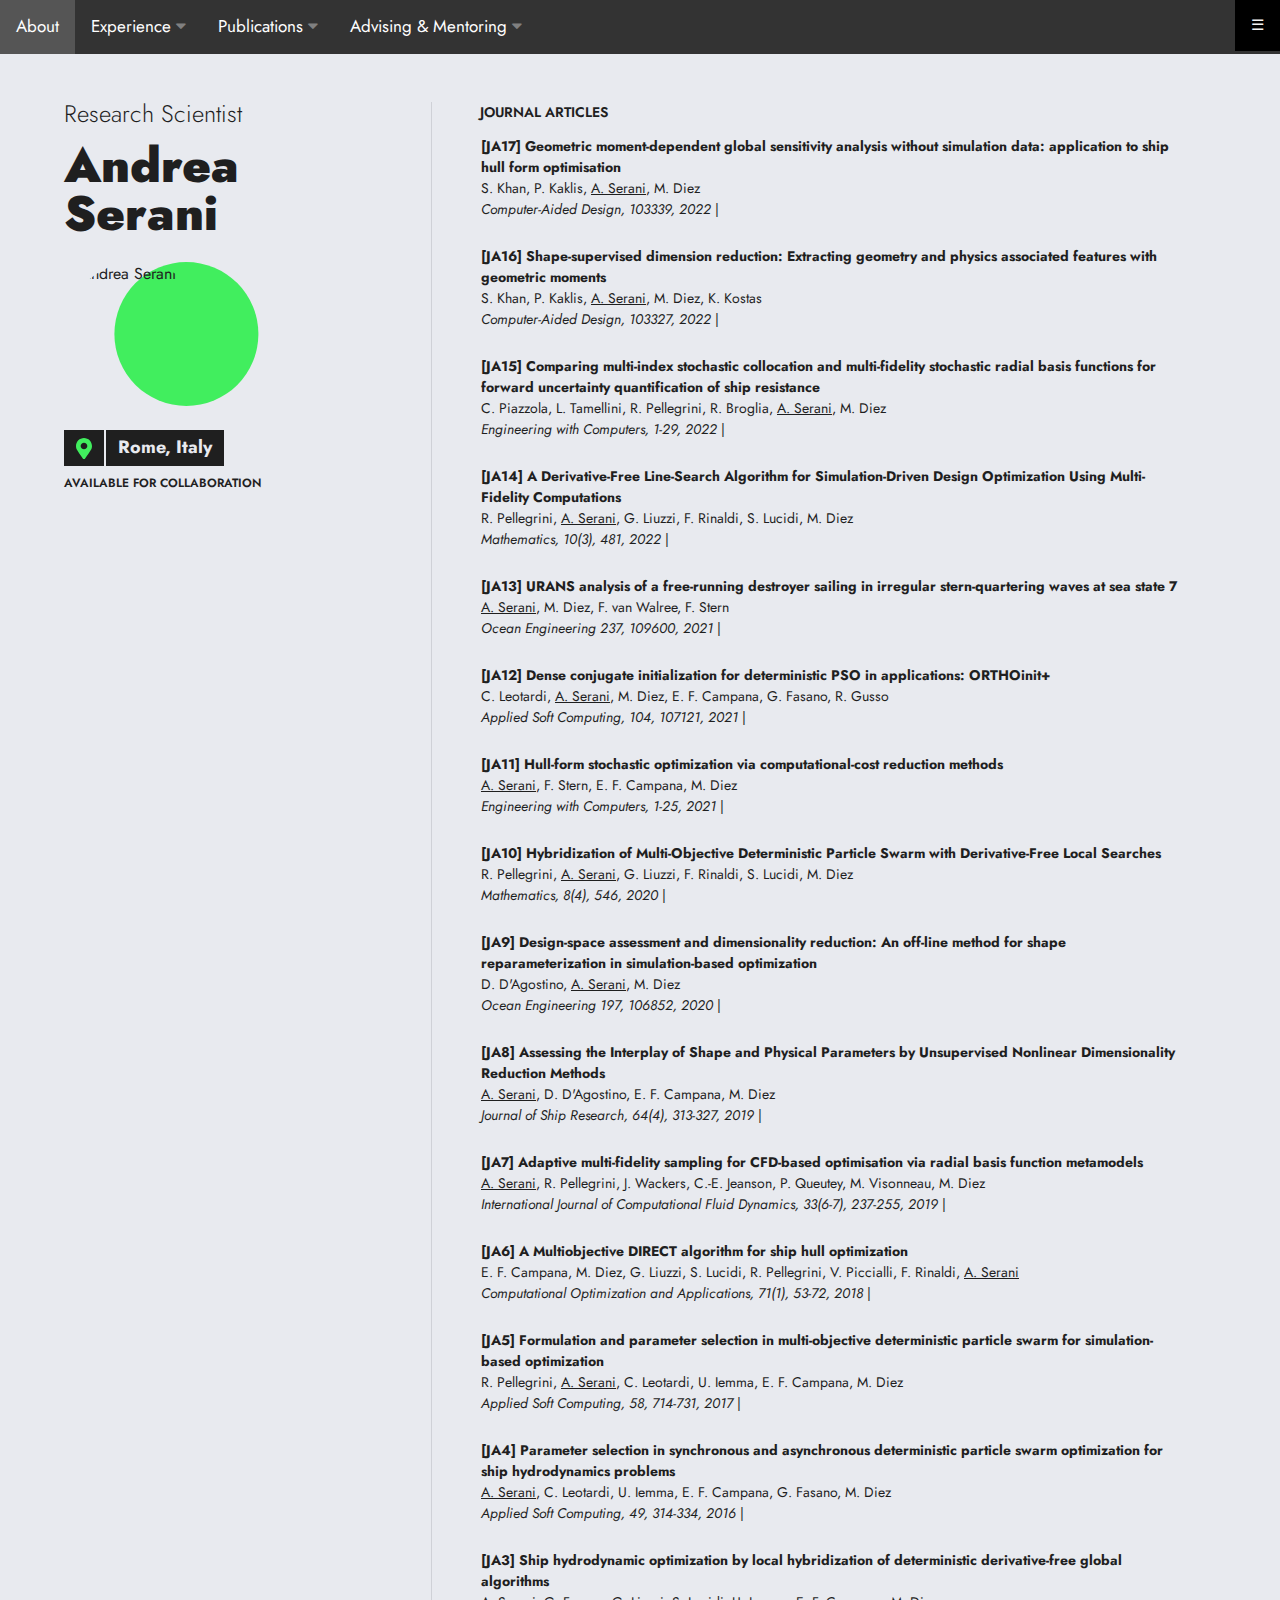
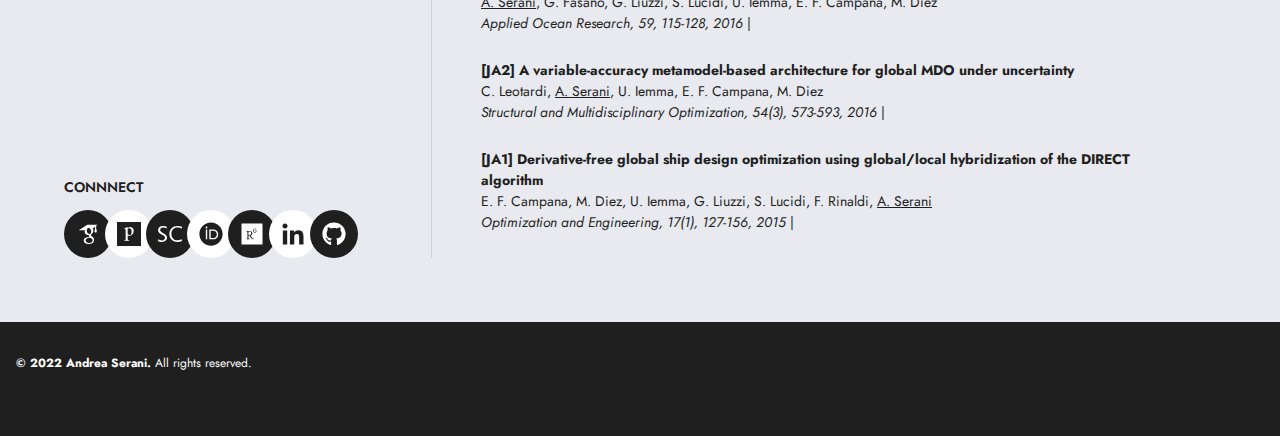
==== commit 93d89ce9: "Update articles.html" ====
--- a/html/articles.html
+++ b/html/articles.html
@@ -36,50 +36,52 @@
       }
     </script>
 </head>
+
 <body class="antialiased bg-back leading-normal font-text text-front" data-new-gr-c-s-check-loaded="8.900.0" data-gr-ext-installed="">
-<header>
+  <header>
 <!-- The navigation menu -->
-<div class="topnav" id="myTopnav">	
+    <div class="topnav" id="myTopnav">	
 <!--<span class="inline-flex w-14 h-14 lg:mt-4 font-header font-bold text-xl justify-center items-center text-center text-front border-2 border-solid border-front rounded-full">AS</span>-->
-  <a href="https://aserani.github.io/andreaserani.github.io/index.html" class="active">About</a>
-  <div class="dropdown">
-    <button class="dropbtn">Experience
-      <i class="fa fa-caret-down"></i>
-    </button>
-    <div class="dropdown-content">	  
-      <a href="#work">Work Experience</a>
-      <a href="#education">Education</a>
-    </div>
-  </div>
-  <div class="dropdown">
-    <button class="dropbtn">Publications
-      <i class="fa fa-caret-down"></i>
-    </button>
-    <div class="dropdown-content">	  
-      <a href="https://aserani.github.io/andreaserani.github.io/html/articles.html">Journal Articles</a>
-      <a href="#chapters">Book Chapters</a>
-      <a href="#proceedings">Conference Proceedings</a>
-    </div>
-  </div>
-  <div class="dropdown">
-    <button class="dropbtn">Advising & Mentoring
-      <i class="fa fa-caret-down"></i>
-    </button>
-    <div class="dropdown-content">	  
-      <a href="#phd">PhD Students & Visiting Scholars</a>
-      <a href="#master">Master Student</a>
-      <a href="#msc">MSc Students</a>
-      <a href="#bsc">BSc Students</a>
-    </div>
-  </div>
+           <a href="https://aserani.github.io/andreaserani.github.io/index.html">About</a>
+      <div class="dropdown">
+          <button class="dropbtn">Experience
+            <i class="fa fa-caret-down"></i>
+          </button>
+          <div class="dropdown-content">	  
+            <a href="https://aserani.github.io/andreaserani.github.io/html/work.html">Work Experience</a>
+            <a href="https://aserani.github.io/andreaserani.github.io/html/education.html">Education</a>
+          </div>
+      </div>
+      <div class="dropdown">
+        <button class="dropbtn">Publications
+          <i class="fa fa-caret-down"></i>
+        </button>
+        <div class="dropdown-content">	  
+          <a href="https://aserani.github.io/andreaserani.github.io/html/articles.html" class="active">Journal Articles</a>
+          <a href="https://aserani.github.io/andreaserani.github.io/html/chapters.html">Book Chapters</a>
+          <a href="https://aserani.github.io/andreaserani.github.io/html/proceedings.html">Conference Proceedings</a>
+        </div>
+      </div>
+      <div class="dropdown">
+        <button class="dropbtn">Advising & Mentoring
+          <i class="fa fa-caret-down"></i>
+        </button>
+        <div class="dropdown-content">	  
+          <a href="https://aserani.github.io/andreaserani.github.io/html/phd.html">PhD Students & Visiting Scholars</a>
+          <!--<a href="#master">Master Student</a>-->
+          <a href="https://aserani.github.io/andreaserani.github.io/html/msc.html">MSc Students</a>
+          <a href="https://aserani.github.io/andreaserani.github.io/html/msc.html">BSc Students</a>
+        </div>
+      </div>
 <!--<a href="#contact" class="contact">
 <span class="inline-block h-6 w-6 lg:hidden"><svg xmlns="http://www.w3.org/2000/svg" viewBox="0 0 512 512"><path d="M502.3 190.8c3.9-3.1 9.7-.2 9.7 4.7V400c0 26.5-21.5 48-48 48H48c-26.5 0-48-21.5-48-48V195.6c0-5 5.7-7.8 9.7-4.7 22.4 17.4 52.1 39.5 154.1 113.6 21.1 15.4 56.7 47.8 92.2 47.6 35.7.3 72-32.8 92.3-47.6 102-74.1 131.6-96.3 154-113.7zM256 320c23.2.4 56.6-29.2 73.4-41.4 132.7-96.3 142.8-104.7 173.4-128.7 5.8-4.5 9.2-11.5 9.2-18.9v-19c0-26.5-21.5-48-48-48H48C21.5 64 0 85.5 0 112v19c0 7.4 3.4 14.3 9.2 18.9 30.6 23.9 40.7 32.4 173.4 128.7 16.8 12.2 50.2 41.8 73.4 41.4z"></path></svg></span>
 <span class="hidden lg:block">Contact me</span>
 </a>-->
-</div>	
-
-
+     <a href="javascript:void(0);" style="font-size:15px;" class="icon" onclick="myFunction()">&#9776;</a>
+
+  </div>	
 </header>
+	
 <section class="container flex flex-wrap pt-4 my-8">
 <div class="w-full lg:w-1/3 lg:border-r border-line lg:px-8 xl:px-12">
 <div class="flex flex-col h-full justify-between">
@@ -426,4 +428,22 @@
 	</div>
 </footer>
 
+<script>
+function myFunction() {
+  var x = document.getElementById("myTopnav");
+  if (x.className === "topnav") {
+    x.className += " responsive";
+  } else {
+    x.className = "topnav";
+  }
+}
+/*function myFunction2() {
+  var x = document.getElementById("myLinks");
+  if (x.style.display === "block") {
+    x.style.display = "none";
+  } else {
+    x.style.display = "block";
+  }
+}*/
+</script>
 </body><grammarly-desktop-integration data-grammarly-shadow-root="true"></grammarly-desktop-integration></html>
--- a/assets/styles.css
+++ b/assets/styles.css
@@ -1129,356 +1129,171 @@
   color : gray;
 }
 
-.header-top {
- -webkit-box-align:center;
- -ms-flex-align:center;
- align-items:center;
- width:100%;
- position:absolute;
- z-index:100
-}
-
-.navigation-bar {
+.mobile-container {
+  max-width: 480px;
+  margin: auto;
+  background-color: #555;
+  height: 500px;
+  color: white;
+  border-radius: 10px;
+}
+
+.topnav {
+  overflow: hidden;
+  background-color: #333;
+  position: relative;
+}
+
+.topnav #myLinks {
+  display: none;
+}
+
+.topnav a {
+  color: white;
+  padding: 14px 16px;
+  text-decoration: none;
+  font-size: 17px;
   display: block;
-  width: 100%;
-  -webkit-backface-visibility: hidden;
-  backface-visibility: hidden;
-  padding-top: 10px;
-  padding-bottom: 10px;
-  position: relative;
-  -webkit-transition: background-color .3s;
-  transition: background-color .3s;
-}
-
-.navigation-wrapper:not(.gridContainer) {
-  padding-left: 5%;
-  padding-right: 5%;
-}
-
-.row.basis-auto {
-  -ms-flex-preferred-size: auto;
-  flex-basis: auto;
-  -webkit-box-align: center;
-  -ms-flex-align: center;
-  -moz-align-items: center;
-  align-items: center;
-}
-
-.row {
-  -webkit-box-sizing: border-box;
-  box-sizing: border-box;
-  display: -webkit-box;
-  display: -moz-flex;
-  display: -ms-flexbox;
-  display: flex;
-  -webkit-box-flex: 0;
-  -moz-flex: 0 1 auto;
-  -ms-flex: 0 1 auto;
-  flex: 0 1 auto;
-    flex-basis: auto;
-  -webkit-box-direction: normal;
-  -webkit-box-orient: horizontal;
-  -moz-flex-direction: row;
-  -ms-flex-direction: row;
-  flex-direction: row;
-  -ms-flex-wrap: wrap;
-  flex-wrap: wrap;
-  margin-right: -15px;
-  margin-left: -15px;
-}
-
-  @media (min-width: 768px)
-.logo_col {
-  max-width: 30%;
-}
-
-.logo_col {
-  -ms-flex-preferred-size: auto;
-  flex-basis: auto;
-  max-width: 80%;
-}
-
-.logo_col, .main_menu_col {
-  text-align: left;
-  display: -webkit-box;
-  display: -moz-flex;
-  display: -ms-flexbox;
-  display: flex;
-  -webkit-box-align: center;
-  -ms-flex-align: center;
-  -moz-align-items: center;
-  align-items: center;
-}
-
-  @media only screen and (min-width: 768px)
-.col-sm-fit {
-  -webkit-box-sizing: border-box;
-  box-sizing: border-box;
-  -webkit-box-flex: 0;
-  -moz-flex-grow: 0;
-  -ms-flex-positive: 0;
-  flex-grow: 0;
-  -ms-flex-negative: 0;
-  flex-shrink: 0;
-  padding-right: 15px;
-  padding-left: 15px;
-  -ms-flex-preferred-size: auto;
-  flex-basis: auto;
-  -webkit-box-flex: 0;
-  -moz-flex-grow: 0;
-  -ms-flex-positive: 0;
-  flex-grow: 0;
-  max-width: 100%;
-}
-.col-xs {
-  -webkit-box-flex: 1;
-  -moz-flex-grow: 1;
-  -ms-flex-positive: 1;
-  flex-grow: 1;
-  -ms-flex-preferred-size: 0;
-  flex-basis: 0;
-  max-width: 100%;
-}
-.col-xs {
-  -webkit-box-sizing: border-box;
-  box-sizing: border-box;
-  -webkit-box-flex: 0;
-  -moz-flex-grow: 0;
-  -ms-flex-positive: 0;
-  flex-grow: 0;
-  -ms-flex-negative: 0;
-  flex-shrink: 0;
-  padding-right: 15px;
-  padding-left: 15px;
-  -ms-flex-preferred-size: auto;
-  flex-basis: auto;
-}
-.row > * {
-  -ms-flex-preferred-size: 100%;
-  flex-basis: 100%;
-  padding-right: 15px;
-  padding-left: 15px;
-}
-
-.logo-link.dark {
-  opacity: 0;
-  display: none;
-}
-
-img.logo.dark, img.custom-logo {
-  width: auto;
-  max-height: 200px;
-}
-
-img.custom-logo, img.logo.dark {
-  vertical-align: middle;
-  max-height: 100%;
-  width: auto;
-}
-
-img, video {
-  height: auto;
-}
-
-audio, img, video {
-  max-width: 100%;
-}
-
-a {
-  color: #228ae6;
-}
-
-.main_menu_col {
-  -webkit-box-pack: end;
-  -ms-flex-pack: end;
-  justify-content: flex-end;
-}
-
-
-  @media (min-width: 768px)
-#mainmenu_container {
-  display: -webkit-box;
-  display: -ms-flexbox;
-  display: flex;
-}
-
-#mainmenu_container {
-  display: none;
-}
-
-  @media (min-width: 768px)
-ul.dropdown-menu {
-  display: -webkit-box;
-  display: -moz-flex;
-  display: -ms-flexbox;
-  display: flex;
-  -webkit-box-flex: 1;
-  -moz-flex: 1 0 auto;
-  -ms-flex: 1 0 auto;
-  flex: 1 0 auto;
-  -webkit-box-direction: normal;
-  -webkit-box-orient: horizontal;
-  -moz-flex-direction: row;
-  -ms-flex-direction: row;
-  flex-direction: row;
-  -ms-flex-wrap: wrap;
-  flex-wrap: wrap;
-  position: static;
-}
-ul.dropdown-menu {
-  list-style: none;
-  padding: 0;
-  margin: 0;
-  display: none;
-  z-index: 1;
-  -webkit-box-sizing: border-box;
-  box-sizing: border-box;
-  width: 100%;
-  position: absolute;
-}
-.row > * {
-  -ms-flex-preferred-size: 100%;
-  flex-basis: 100%;
-  padding-right: 15px;
-  padding-left: 15px;
-}
-.p, address, blockquote, dl, fieldset, figure, form, hr, ol, p, pre, table, ul {
-  margin-bottom: 16px;
-}
-ol, ol ol, ol ul, ul, ul ol, ul ul {
-  margin: 0 0 0 1.5rem;
-}
-
-  @media (min-width: 768px)
-ul.dropdown-menu > li {
-  margin: 0 4px;
-}
-ul.dropdown-menu li {
-  display: block;
-  position: relative;
-  color: #fff;
-  -webkit-transition: all .4s;
-  transition: all .4s;
-  overflow: hidden;
-}
-
-elemento {
-  --mdc-ripple-fg-size: 51.45999755859375px;
-  --mdc-ripple-fg-scale: 2.113497770632235;
-}
-ul.dropdown-menu:not(.material-buttons) > li.menu-item-has-children > a, ul.dropdown-menu:not(.material-buttons) > li.page_item_has_children > a {
-  padding-right: 1.5em;
-}
-ul.dropdown-menu.simple-text-buttons > li > a {
-  color: rgba(255,255,255,.65);
-  -webkit-transition: color .3s;
-  transition: color .3s;
-}
-ul.dropdown-menu:not(.material-buttons) > li > a {
-  position: relative;
-}
-  @media (min-width: 768px)
-ul.dropdown-menu > li > a {
-  font-style: normal;
-  font-size: .9em;
-  line-height: 160%;
-  letter-spacing: 1px;
-  text-transform: uppercase;
-  border-radius: 2px;
-}
-ul.dropdown-menu li a {
-  display: block;
-  text-decoration: none;
-  white-space: nowrap;
-  color: inherit;
-  position: relative;
-  overflow: hidden;
-  padding: .9em;
-    padding-right: 0.9em;
-}
-a {
-  color: #228ae6;
-}
-
-  @media (min-width: 768px)
-ul.dropdown-menu li ul {
-  position: absolute;
-  padding-left: 0;
-  min-width: 200px;
-  z-index: 10;
-  top: 100%;
-}
-ul.dropdown-menu ul {
-  -webkit-box-shadow: 0 3px 1px -2px rgba(0,0,0,.2),0 2px 2px 0 rgba(0,0,0,.14),0 1px 5px 0 rgba(0,0,0,.12);
-  box-shadow: 0 3px 1px -2px rgba(0,0,0,.2),0 2px 2px 0 rgba(0,0,0,.14),0 1px 5px 0 rgba(0,0,0,.12);
-  background-color: #fff;
-  background-color: var(--mdc-theme-background,#fff);
+}
+
+.topnav a.icon {
+  background: black;
   display: block;
   position: absolute;
-  -webkit-box-sizing: border-box;
-  box-sizing: border-box;
-  min-width: 170px;
-  max-width: calc(100vw - 32px);
-  max-height: calc(100vh - 32px);
+  right: 0;
+  top: 0;
+}
+
+.topnav a:hover {
+  background-color: #ddd;
+  color: black;
+}
+
+.active {
+  background-color: #04AA6D;
+  color: white;
+}
+ /* Add a black background color to the top navigation */
+.topnav {
+  background-color: #333;
+  overflow: hidden;
+}
+
+/* Style the links inside the navigation bar */
+.topnav a {
+  float: left;
+  display: block;
+  color: #f2f2f2;
+  text-align: center;
+  padding: 14px 16px;
+  text-decoration: none;
+  font-size: 17px;
+}
+
+/* Add an active class to highlight the current page */
+.active {
+  background-color: #04AA6D;
+  color: white;
+}
+
+/* Hide the link that should open and close the topnav on small screens */
+.topnav .icon {
+  display: none;
+}
+
+/* Dropdown container - needed to position the dropdown content */
+.dropdown {
+  float: left;
+  overflow: hidden;
+}
+
+/* Style the dropdown button to fit inside the topnav */
+.dropdown .dropbtn {
+  font-size: 17px;
+  border: none;
+  outline: none;
+  color: white;
+  padding: 14px 16px;
+  background-color: inherit;
+  font-family: inherit;
   margin: 0;
-  -webkit-transform: scale(1);
-  transform: scale(1);
-  -webkit-transform-origin: top left;
-  transform-origin: top left;
-  border-radius: 3px;
-  opacity: 0;
-  white-space: nowrap;
-  overflow-x: hidden;
-  overflow-y: auto;
-  z-index: 4;
-  -webkit-transition: all .2s linear;
-  transition: all .2s linear;
-  padding: 8px 0;
-    padding-left: 0px;
-}
-ol, ol ol, ol ul, ul, ul ol, ul ul {
-  margin: 0 0 0 1.5rem;
-}
-.p, address, blockquote, dl, fieldset, figure, form, hr, ol, p, pre, table, ul {
-  margin-bottom: 16px;
-}
-
-elemento {
-}
-ul.dropdown-menu ul li {
-  font-family: Roboto,sans-serif;
-  -moz-osx-font-smoothing: grayscale;
-  -webkit-font-smoothing: antialiased;
-  font-size: 1rem;
-  line-height: 1.75rem;
-  font-weight: 400;
-  letter-spacing: .04em;
-  text-decoration: inherit;
-  text-transform: inherit;
-  cursor: pointer;
-  position: relative;
-  outline: 0;
-  color: #111;
+}
+
+/* Style the dropdown content (hidden by default) */
+.dropdown-content {
+  display: none;
+  position: absolute;
+  background-color: #f9f9f9;
+  min-width: 160px;
+  box-shadow: 0px 8px 16px 0px rgba(0,0,0,0.2);
+  z-index: 1;
+}
+
+/* Style the links inside the dropdown */
+.dropdown-content a {
+  float: none;
+  color: black;
+  padding: 12px 16px;
   text-decoration: none;
-  -webkit-user-select: none;
-  -moz-user-select: none;
-  -ms-user-select: none;
-  user-select: none;
-  padding: 0;
-}
-ul.dropdown-menu li {
   display: block;
-  position: relative;
-  color: #fff;
-  -webkit-transition: all .4s;
-  transition: all .4s;
-  overflow: hidden;
-}
-* {
-  margin: 0;
-  padding: 0;
-  outline: 0;
-  -webkit-overflow-scrolling: touch;
-  -webkit-box-sizing: border-box;
-  box-sizing: border-box;
-}
+  text-align: left;
+}
+
+/* Add a dark background on topnav links and the dropdown button on hover */
+.topnav a:hover, .dropdown:hover .dropbtn {
+  background-color: #555;
+  color: white;
+}
+
+/* Add a grey background to dropdown links on hover */
+.dropdown-content a:hover {
+  background-color: #ddd;
+  color: black;
+}
+
+/* Show the dropdown menu when the user moves the mouse over the dropdown button */
+.dropdown:hover .dropdown-content {
+  display: block;
+}
+
+/* When the screen is less than 600 pixels wide, hide all links, except for the first one ("Home"). Show the link that contains should open and close the topnav (.icon) */
+@media screen and (max-width: 600px) {
+  .topnav a:not(:first-child), .dropdown .dropbtn {
+    display: none;
+  }
+  .topnav a.icon {
+    float: right;
+    display: block;
+  }
+}
+
+/* The "responsive" class is added to the topnav with JavaScript when the user clicks on the icon. This class makes the topnav look good on small screens (display the links vertically instead of horizontally) */
+@media screen and (max-width: 600px) {
+  .topnav.responsive {position: relative;}
+  .topnav.responsive a.icon {
+    position: absolute;
+    right: 0;
+    top: 0;
+  }
+  .topnav.responsive a {
+    float: none;
+    display: block;
+    text-align: left;
+  }
+  .topnav.responsive .dropdown {float: none;}
+  .topnav.responsive .dropdown-content {position: relative;}
+  .topnav.responsive .dropdown .dropbtn {
+    display: block;
+    width: 100%;
+    text-align: left;
+  }
+}
+
+.logo {
+    display: inline-block;
+    vertical-align: top;
+    width: 50px;
+    height: 50px;
+    margin-right: 20px;
+    margin-top: 15px;    /* if you want it vertically middle of the navbar. */
+}
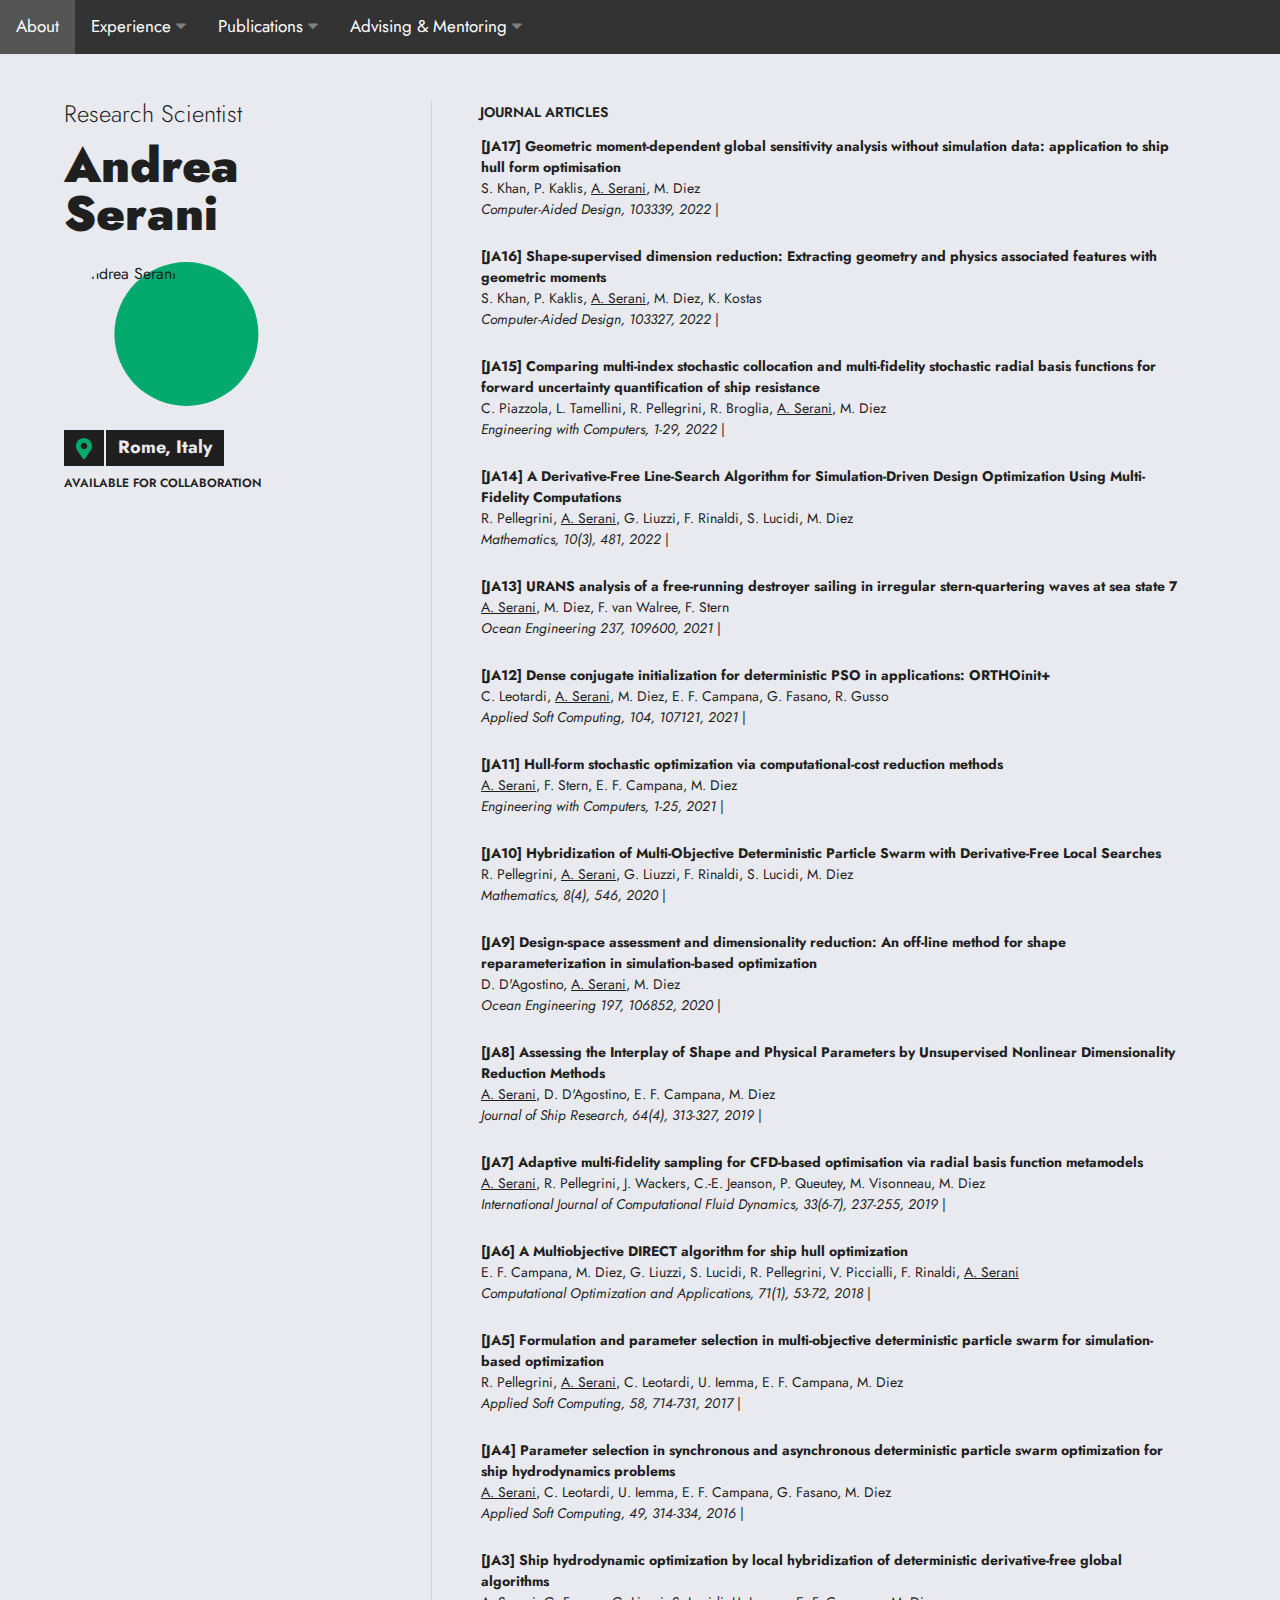
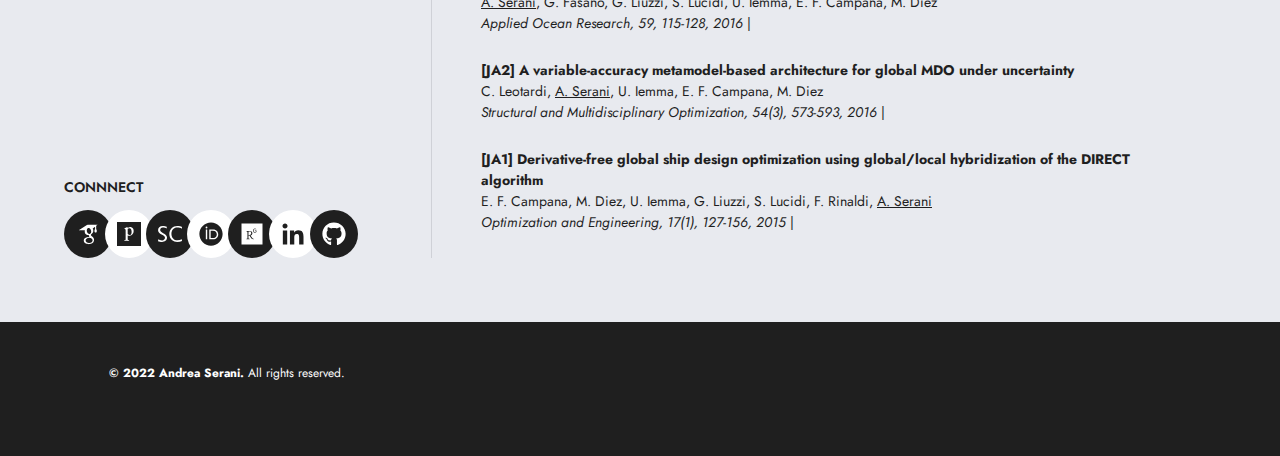
==== commit 581ba0c0: "Update articles.html" ====
--- a/html/articles.html
+++ b/html/articles.html
@@ -42,14 +42,14 @@
 <!-- The navigation menu -->
     <div class="topnav" id="myTopnav">	
 <!--<span class="inline-flex w-14 h-14 lg:mt-4 font-header font-bold text-xl justify-center items-center text-center text-front border-2 border-solid border-front rounded-full">AS</span>-->
-           <a href="https://aserani.github.io/andreaserani.github.io/index.html">About</a>
+           <a href="https://aserani.github.io/index.html">About</a>
       <div class="dropdown">
           <button class="dropbtn">Experience
             <i class="fa fa-caret-down"></i>
           </button>
           <div class="dropdown-content">	  
-            <a href="https://aserani.github.io/andreaserani.github.io/html/work.html">Work Experience</a>
-            <a href="https://aserani.github.io/andreaserani.github.io/html/education.html">Education</a>
+            <a href="https://aserani.github.io/html/work.html">Work Experience</a>
+            <a href="https://aserani.github.io/html/education.html">Education</a>
           </div>
       </div>
       <div class="dropdown">
@@ -57,9 +57,9 @@
           <i class="fa fa-caret-down"></i>
         </button>
         <div class="dropdown-content">	  
-          <a href="https://aserani.github.io/andreaserani.github.io/html/articles.html" class="active">Journal Articles</a>
-          <a href="https://aserani.github.io/andreaserani.github.io/html/chapters.html">Book Chapters</a>
-          <a href="https://aserani.github.io/andreaserani.github.io/html/proceedings.html">Conference Proceedings</a>
+          <a href="https://aserani.github.io/html/articles.html" class="active">Journal Articles</a>
+          <a href="https://aserani.github.io/html/chapters.html">Book Chapters</a>
+          <a href="https://aserani.github.io/html/proceedings.html">Conference Proceedings</a>
         </div>
       </div>
       <div class="dropdown">
@@ -67,10 +67,10 @@
           <i class="fa fa-caret-down"></i>
         </button>
         <div class="dropdown-content">	  
-          <a href="https://aserani.github.io/andreaserani.github.io/html/phd.html">PhD Students & Visiting Scholars</a>
+          <a href="https://aserani.github.io/html/phd.html">PhD Students</a>
           <!--<a href="#master">Master Student</a>-->
-          <a href="https://aserani.github.io/andreaserani.github.io/html/msc.html">MSc Students</a>
-          <a href="https://aserani.github.io/andreaserani.github.io/html/msc.html">BSc Students</a>
+          <a href="https://aserani.github.io/html/msc.html">MSc Students</a>
+          <a href="https://aserani.github.io/html/msc.html">BSc Students</a>
         </div>
       </div>
 <!--<a href="#contact" class="contact">
@@ -417,14 +417,14 @@
 </section>
 <footer class="bg-front mt-16 pt-8 pb-16">
 	<div class="container flex">
-		<div class="w-2/3 text-back-light font-header text-xs">
+		<div class="w-1/3 text-back-light font-header text-xs">
 			<strong>© 2022 Andrea Serani.</strong> All rights reserved.
 		</div>
-	<!--	<div class="w-2/3 text-right">
-			Via di Vallerano 139, 00128 Rome, Italy </br>
+		<div class="w-2/3 text-right">
+	<!--		Via di Vallerano 139, 00128 Rome, Italy </br>
 			<svg style="color: white" xmlns="http://www.w3.org/2000/svg" width="16" height="16" fill="currentColor" class="bi bi-telephone" viewBox="0 0 16 16"> <path d="M3.654 1.328a.678.678 0 0 0-1.015-.063L1.605 2.3c-.483.484-.661 1.169-.45 1.77a17.568 17.568 0 0 0 4.168 6.608 17.569 17.569 0 0 0 6.608 4.168c.601.211 1.286.033 1.77-.45l1.034-1.034a.678.678 0 0 0-.063-1.015l-2.307-1.794a.678.678 0 0 0-.58-.122l-2.19.547a1.745 1.745 0 0 1-1.657-.459L5.482 8.062a1.745 1.745 0 0 1-.46-1.657l.548-2.19a.678.678 0 0 0-.122-.58L3.654 1.328zM1.884.511a1.745 1.745 0 0 1 2.612.163L6.29 2.98c.329.423.445.974.315 1.494l-.547 2.19a.678.678 0 0 0 .178.643l2.457 2.457a.678.678 0 0 0 .644.178l2.189-.547a1.745 1.745 0 0 1 1.494.315l2.306 1.794c.829.645.905 1.87.163 2.611l-1.034 1.034c-.74.74-1.846 1.065-2.877.702a18.634 18.634 0 0 1-7.01-4.42 18.634 18.634 0 0 1-4.42-7.009c-.362-1.03-.037-2.137.703-2.877L1.885.511z" fill="white"></path> </svg>+39-06-50299-334 </br>
-			Email: andrea.serani@cnr.it 	
-		</div>-->
+			Email: andrea.serani@cnr.it--> 	
+		</div>
 	</div>
 </footer>
 
--- a/assets/styles.css
+++ b/assets/styles.css
@@ -25,7 +25,8 @@
  font-weight:bolder
 }
 img {
- border-style:none
+ border-style:none;
+ /*margin: auto --AS--*/
 }
 svg:not(:root) {
  overflow:hidden
@@ -195,7 +196,7 @@
 }
 .fill-lead {
  /*fill:#eee841*/
- fiil:#41ee5e
+ fiil:#04AA6D
 }
 .section-header {
  color:#1f1f1f;
@@ -267,7 +268,7 @@
  padding-left:.5rem;
  padding-right:.5rem;
  /*background-color:#eee841;*/
- background-color:#41ee5e;
+ background-color:#04AA6D;
  border-radius:9999px;
  color:#1f1f1f;
  -webkit-box-pack:center;
@@ -309,7 +310,7 @@
  left:0;
  border-radius:9999px;
  /*background-color:#eee841;*/
- background-color:#41ee5e;
+ background-color:#04AA6D;
  z-index:0;
  -webkit-transform:translateX(35%);
  transform:translateX(35%)
@@ -442,7 +443,7 @@
  -webkit-font-smoothing:auto;
  -moz-osx-font-smoothing:auto;
  /*background-color:#eee841;*/
- background-color:#41ee5e;
+ background-color:#04AA6D;
  padding:.25rem .75rem;
  /*font-family:Source Sans Pro,sans-serif;*/
  font-family: 'Jost', sans-serif
@@ -584,7 +585,7 @@
 }
 .history-entry:first-child .dot-double:after {
  /*background-color:#eee841*/
- background-color:#41ee5e; 
+ background-color:#04AA6D; 
 }
 .form-control {
  width:100%;
@@ -628,7 +629,7 @@
 }
 .checkbox-on:after {
  /*background-color:#eee841*/
- background-color:#41ee5e; 
+ background-color:#04AA6D; 
 }
 [data-checkbox-toggle] {
  cursor:pointer;
@@ -692,7 +693,7 @@
  width:1rem;
  height:1rem;
  /*background-color:#eee841;*/
- background-color:#41ee5e;
+ background-color:#04AA6D;
  cursor:pointer;
  outline:0;
  -webkit-transform:translateY(-6.5px);
@@ -704,7 +705,7 @@
  width:1rem;
  height:1rem;
  /*background-color:#eee841;*/
- background-color:#41ee5e;
+ background-color:#04AA6D;
  cursor:pointer;
  outline:0;
  -webkit-transform:translateY(-6.5px);
@@ -717,7 +718,7 @@
  width:1rem;
  height:1rem;
  /*background-color:#eee841;*/
- background-color:#41ee5e;
+ background-color:#04AA6D;
  cursor:pointer;
  outline:0;
  -webkit-transform:translateY(-6.5px);
@@ -731,7 +732,7 @@
 }
 .bg-lead {
  /*background-color:#eee841*/
- background-color:#41ee5e; 
+ background-color:#04AA6D; 
 }
 .border-back {
  border-color:#e8eaef
@@ -974,7 +975,7 @@
 }
 .text-lead {
  /*color:#eee841*/
- color:#41ee5e; 
+ color:#04AA6D; 
 }
 .text-xs {
  font-size:.75rem
@@ -1039,6 +1040,12 @@
 }
 .w-3\/4 {
  width:75%
+}
+.w-1\/5 {
+ width:20%
+}
+.w-4\/5 {
+ width:80%
 }
 .w-full {
  width:100%
@@ -1129,57 +1136,11 @@
   color : gray;
 }
 
-.mobile-container {
-  max-width: 480px;
-  margin: auto;
-  background-color: #555;
-  height: 500px;
-  color: white;
-  border-radius: 10px;
-}
-
 .topnav {
   overflow: hidden;
   background-color: #333;
-  position: relative;
-}
-
-.topnav #myLinks {
-  display: none;
-}
-
-.topnav a {
-  color: white;
-  padding: 14px 16px;
-  text-decoration: none;
-  font-size: 17px;
-  display: block;
-}
-
-.topnav a.icon {
-  background: black;
-  display: block;
-  position: absolute;
-  right: 0;
-  top: 0;
-}
-
-.topnav a:hover {
-  background-color: #ddd;
-  color: black;
-}
-
-.active {
-  background-color: #04AA6D;
-  color: white;
-}
- /* Add a black background color to the top navigation */
-.topnav {
-  background-color: #333;
-  overflow: hidden;
-}
-
-/* Style the links inside the navigation bar */
+}
+
 .topnav a {
   float: left;
   display: block;
@@ -1190,26 +1151,22 @@
   font-size: 17px;
 }
 
-/* Add an active class to highlight the current page */
 .active {
   background-color: #04AA6D;
   color: white;
 }
 
-/* Hide the link that should open and close the topnav on small screens */
 .topnav .icon {
   display: none;
 }
 
-/* Dropdown container - needed to position the dropdown content */
 .dropdown {
   float: left;
   overflow: hidden;
 }
 
-/* Style the dropdown button to fit inside the topnav */
 .dropdown .dropbtn {
-  font-size: 17px;
+  font-size: 17px;    
   border: none;
   outline: none;
   color: white;
@@ -1219,7 +1176,6 @@
   margin: 0;
 }
 
-/* Style the dropdown content (hidden by default) */
 .dropdown-content {
   display: none;
   position: absolute;
@@ -1229,7 +1185,6 @@
   z-index: 1;
 }
 
-/* Style the links inside the dropdown */
 .dropdown-content a {
   float: none;
   color: black;
@@ -1239,24 +1194,20 @@
   text-align: left;
 }
 
-/* Add a dark background on topnav links and the dropdown button on hover */
 .topnav a:hover, .dropdown:hover .dropbtn {
   background-color: #555;
   color: white;
 }
 
-/* Add a grey background to dropdown links on hover */
 .dropdown-content a:hover {
   background-color: #ddd;
   color: black;
 }
 
-/* Show the dropdown menu when the user moves the mouse over the dropdown button */
 .dropdown:hover .dropdown-content {
   display: block;
 }
 
-/* When the screen is less than 600 pixels wide, hide all links, except for the first one ("Home"). Show the link that contains should open and close the topnav (.icon) */
 @media screen and (max-width: 600px) {
   .topnav a:not(:first-child), .dropdown .dropbtn {
     display: none;
@@ -1267,10 +1218,9 @@
   }
 }
 
-/* The "responsive" class is added to the topnav with JavaScript when the user clicks on the icon. This class makes the topnav look good on small screens (display the links vertically instead of horizontally) */
 @media screen and (max-width: 600px) {
   .topnav.responsive {position: relative;}
-  .topnav.responsive a.icon {
+  .topnav.responsive .icon {
     position: absolute;
     right: 0;
     top: 0;
@@ -1289,11 +1239,14 @@
   }
 }
 
-.logo {
-    display: inline-block;
-    vertical-align: top;
-    width: 50px;
-    height: 50px;
-    margin-right: 20px;
-    margin-top: 15px;    /* if you want it vertically middle of the navbar. */
-}
+div.polaroid {
+  width: 90%;
+  background-color: white;
+  box-shadow: 0 4px 8px 0 rgba(0, 0, 0, 0.2), 0 6px 20px 0 rgba(0, 0, 0, 0.19);
+  margin-bottom: 25px;
+}
+
+div.container {
+  text-align: center;
+  padding: 10px 20px;
+}
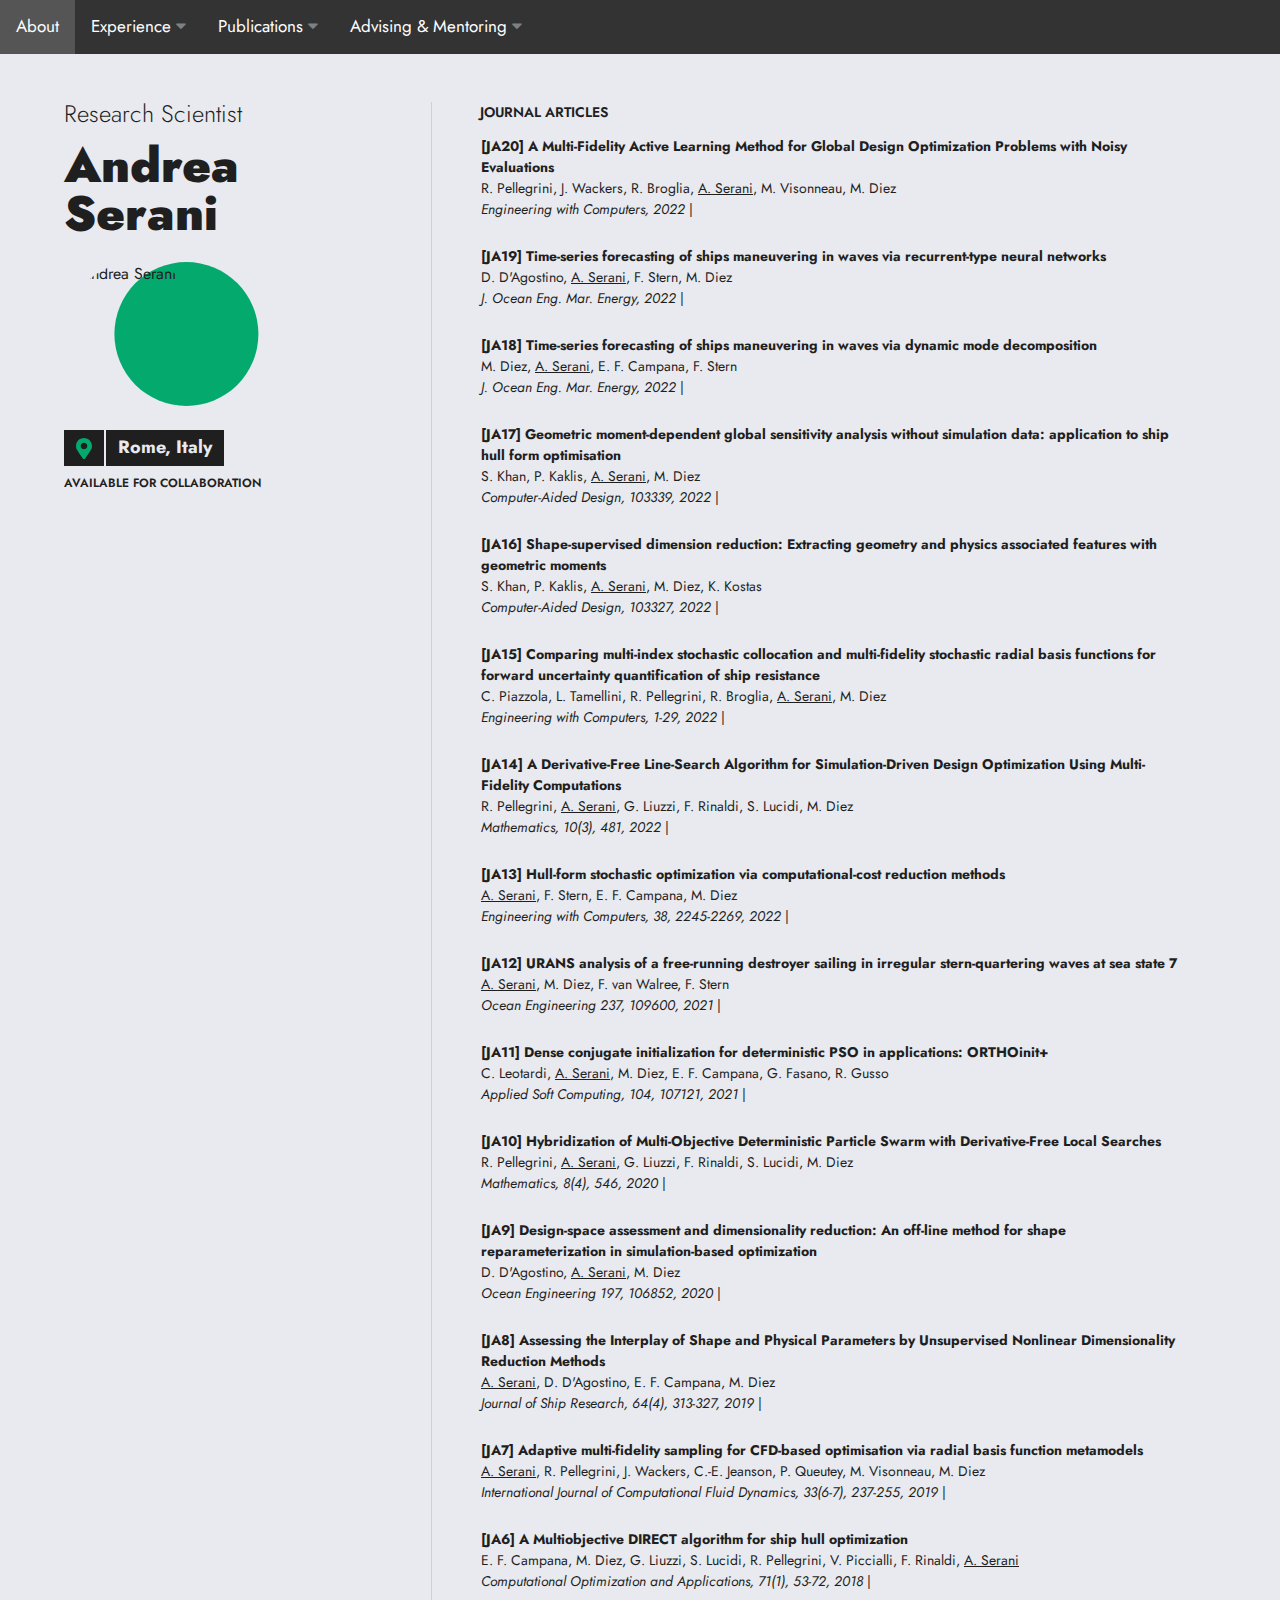
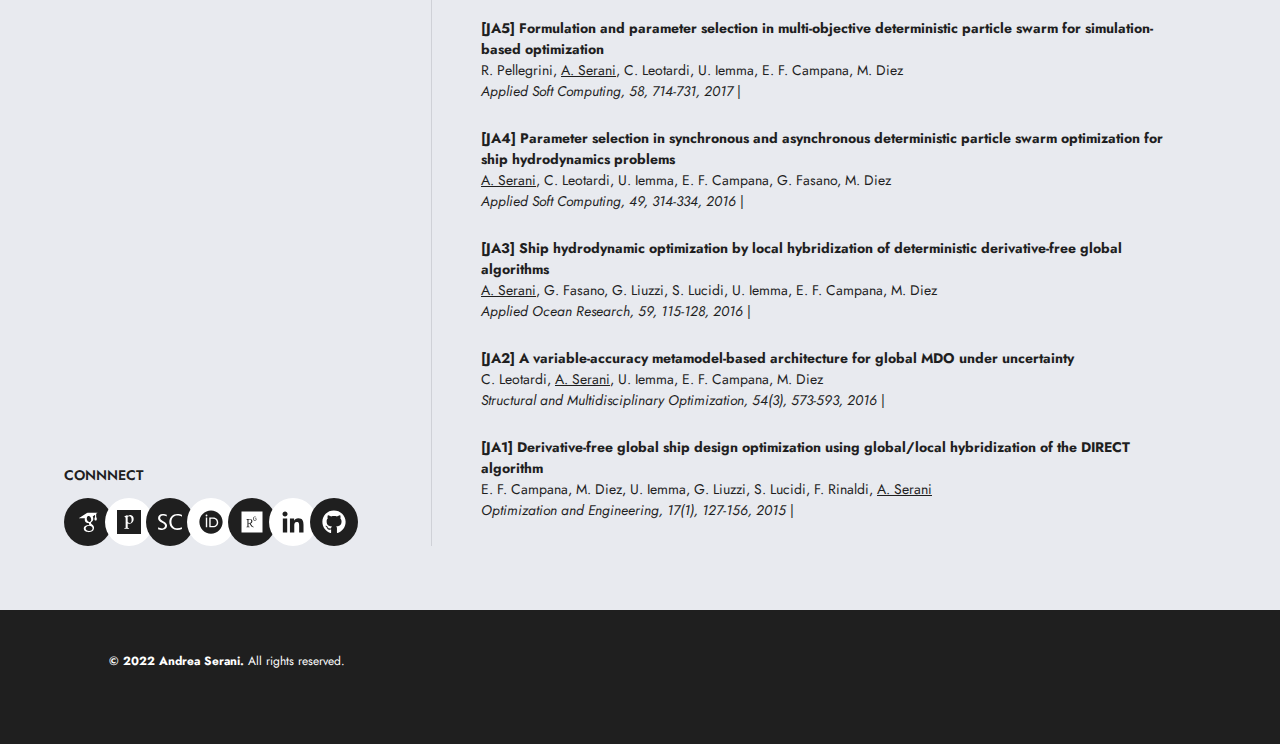
==== commit 72d1d2f6: "Update articles.html" ====
--- a/html/articles.html
+++ b/html/articles.html
@@ -70,7 +70,7 @@
           <a href="https://aserani.github.io/html/phd.html">PhD Students</a>
           <!--<a href="#master">Master Student</a>-->
           <a href="https://aserani.github.io/html/msc.html">MSc Students</a>
-          <a href="https://aserani.github.io/html/msc.html">BSc Students</a>
+          <a href="https://aserani.github.io/html/bsc.html">BSc Students</a>
         </div>
       </div>
 <!--<a href="#contact" class="contact">
@@ -125,7 +125,44 @@
   <div class="w-full lg:w-2/3 lg:pl-8 xl:pl-12">
  
 	<h5 class="section-header pb-3">Journal Articles</h5>
-                <table class="borderless">
+
+	       <table class="borderless">
+                    <tr>
+                        <td>
+                            <div class="font-text text-sm pb-6">
+                                <b>[JA20] A Multi-Fidelity Active Learning Method for Global Design Optimization Problems with Noisy Evaluations</b></br> 
+				R. Pellegrini, J. Wackers, R. Broglia, <u>A. Serani</u>, M. Visonneau, M. Diez </br> 
+                                <i>Engineering with Computers, 2022</i> <span class="sep">|</span> <a href="https://doi.org/10.1007/s00366-022-01728-0"><i class="ai ai-doi"></i></a> 
+                            </div>
+                        </td>
+                    </tr>
+                </table> 
+
+              <table class="borderless">
+                    <tr>
+                        <td>
+                            <div class="font-text text-sm pb-6">
+                                <b>[JA19] Time-series forecasting of ships maneuvering in waves via recurrent-type neural networks</b></br> 
+				D. D'Agostino, <u>A. Serani</u>, F. Stern, M. Diez </br> 
+                                <i>J. Ocean Eng. Mar. Energy, 2022</i> <span class="sep">|</span> <a href="https://doi.org/10.1007/s40722-022-00255-w"><i class="ai ai-doi"></i></a> 
+                            </div>
+                        </td>
+                    </tr>
+                </table> 
+
+              <table class="borderless">
+                    <tr>
+                        <td>
+                            <div class="font-text text-sm pb-6">
+                                <b>[JA18] Time-series forecasting of ships maneuvering in waves via dynamic mode decomposition</b></br> 
+				M. Diez, <u>A. Serani</u>, E. F. Campana, F. Stern </br> 
+                                <i>J. Ocean Eng. Mar. Energy, 2022</i> <span class="sep">|</span> <a href="https://doi.org/10.1007/s40722-022-00243-0"><i class="ai ai-doi"></i></a> 
+                            </div>
+                        </td>
+                    </tr>
+                </table> 
+	  
+	       <table class="borderless">
                     <tr>
                         <td>
                             <div class="font-text text-sm pb-6">
@@ -177,7 +214,19 @@
                     <tr>
                         <td>
                             <div class="font-text text-sm pb-6">
-                                <b>[JA13] URANS analysis of a free-running destroyer sailing in irregular stern-quartering waves at sea state 7</b></br> 
+                                <b>[JA13] Hull‑form stochastic optimization via computational‑cost reduction methods</b></br> 
+                                <u>A. Serani</u>, F. Stern, E. F. Campana, M. Diez </br> 
+                                <i>Engineering with Computers, 38, 2245-2269, 2022</i> <span class="sep">|</span> <a href="https://doi.org/10.1007/s00366-021-01375-x"><i class="ai ai-doi"></i></a> 
+                            </div>
+                        </td>
+                    </tr>
+                </table> 
+
+                <table class="borderless">
+                    <tr>
+                        <td>
+                            <div class="font-text text-sm pb-6">
+                                <b>[JA12] URANS analysis of a free-running destroyer sailing in irregular stern-quartering waves at sea state 7</b></br> 
                                 <u>A. Serani</u>, M. Diez, F. van Walree, F. Stern </br> 
                                 <i>Ocean Engineering 237, 109600, 2021</i> <span class="sep">|</span> <a href="https://doi.org/10.1016/j.oceaneng.2021.109600"><i class="ai ai-doi"></i></a> 
                             </div>
@@ -189,7 +238,7 @@
                     <tr>
                         <td>
                             <div class="font-text text-sm pb-6">
-                                <b>[JA12] Dense conjugate initialization for deterministic PSO in applications: ORTHOinit+</b></br> 
+                                <b>[JA11] Dense conjugate initialization for deterministic PSO in applications: ORTHOinit+</b></br> 
                                 C. Leotardi, <u>A. Serani</u>, M. Diez, E. F. Campana, G. Fasano, R. Gusso </br> 
                                 <i>Applied Soft Computing, 104, 107121, 2021</i> <span class="sep">|</span> <a href="https://doi.org/10.1016/j.asoc.2021.107121"><i class="ai ai-doi"></i></a> 
                             </div>
@@ -197,18 +246,6 @@
                     </tr>
                 </table> 
       
-                <table class="borderless">
-                    <tr>
-                        <td>
-                            <div class="font-text text-sm pb-6">
-                                <b>[JA11] Hull‑form stochastic optimization via computational‑cost reduction methods</b></br> 
-                                <u>A. Serani</u>, F. Stern, E. F. Campana, M. Diez </br> 
-                                <i>Engineering with Computers, 1-25, 2021</i> <span class="sep">|</span> <a href="https://doi.org/10.1007/s00366-021-01375-x"><i class="ai ai-doi"></i></a> 
-                            </div>
-                        </td>
-                    </tr>
-                </table> 
-
                 <table class="borderless">
                     <tr>
                         <td>
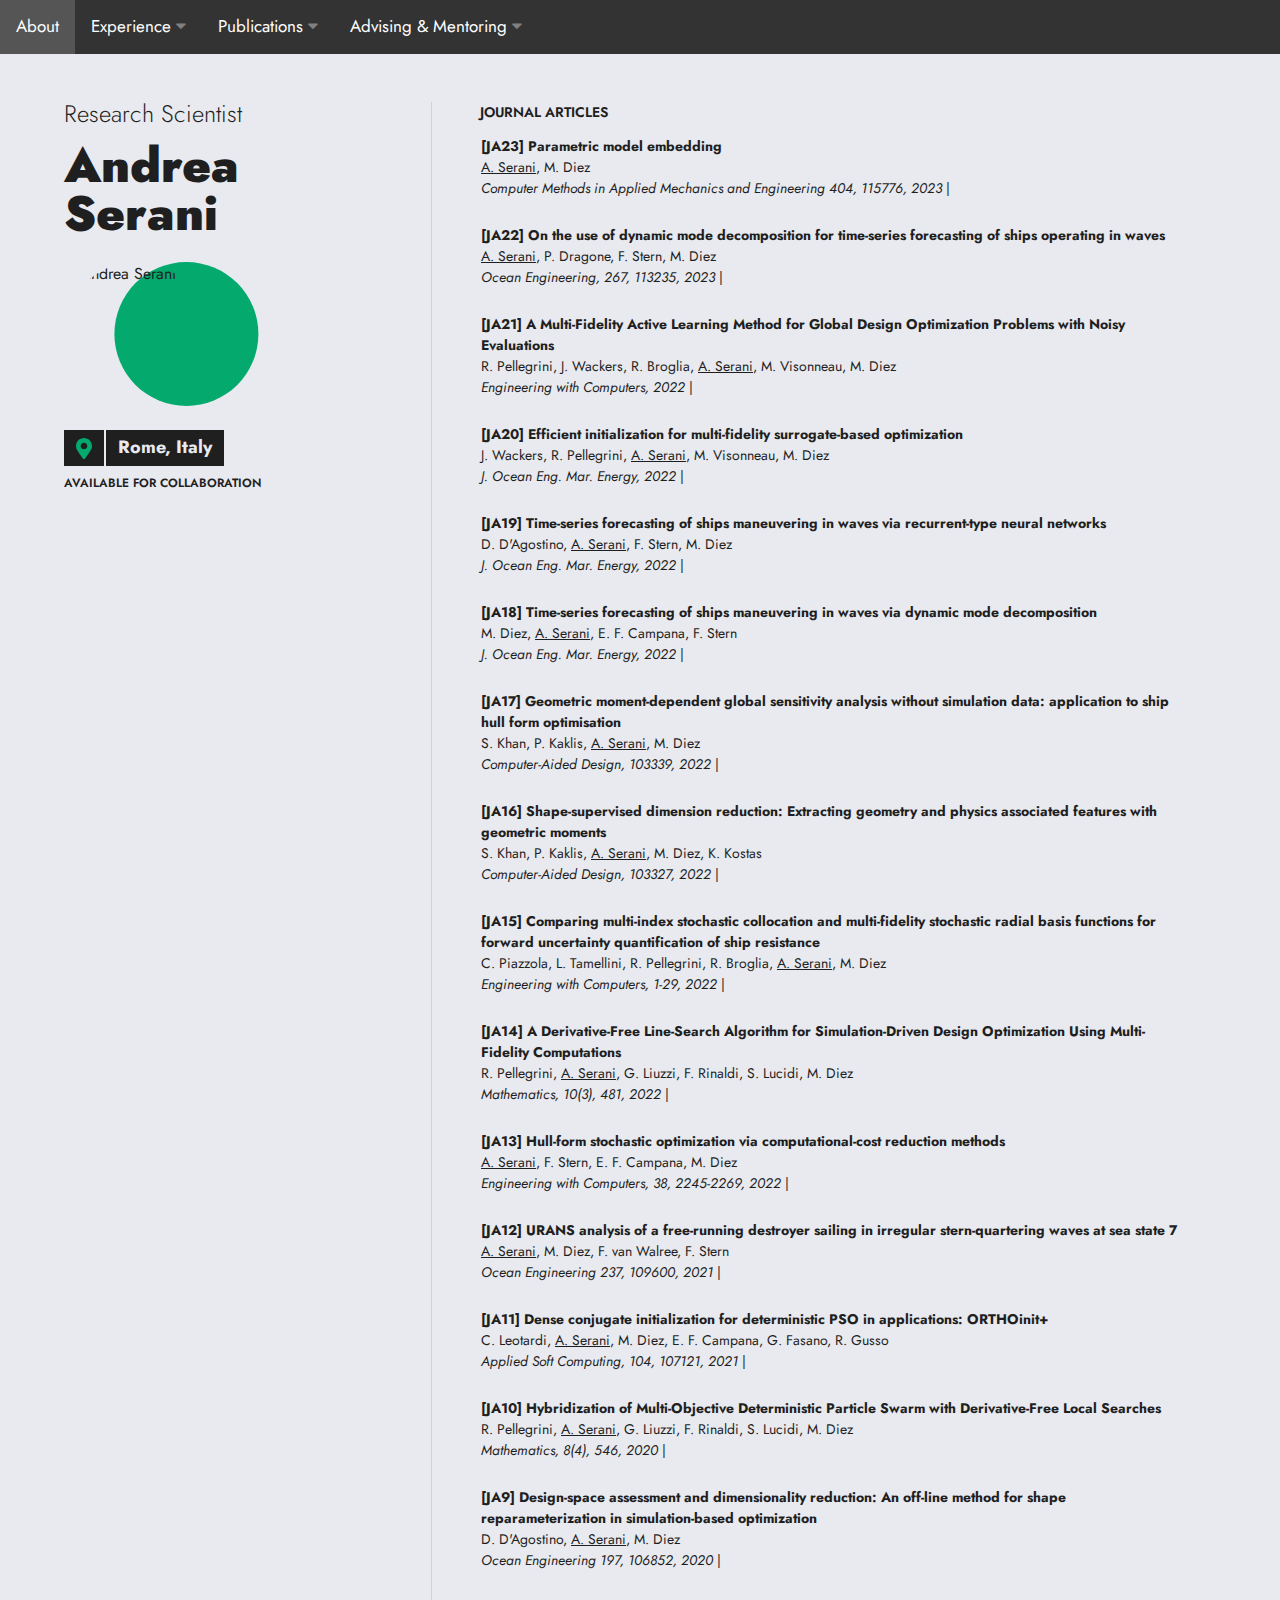
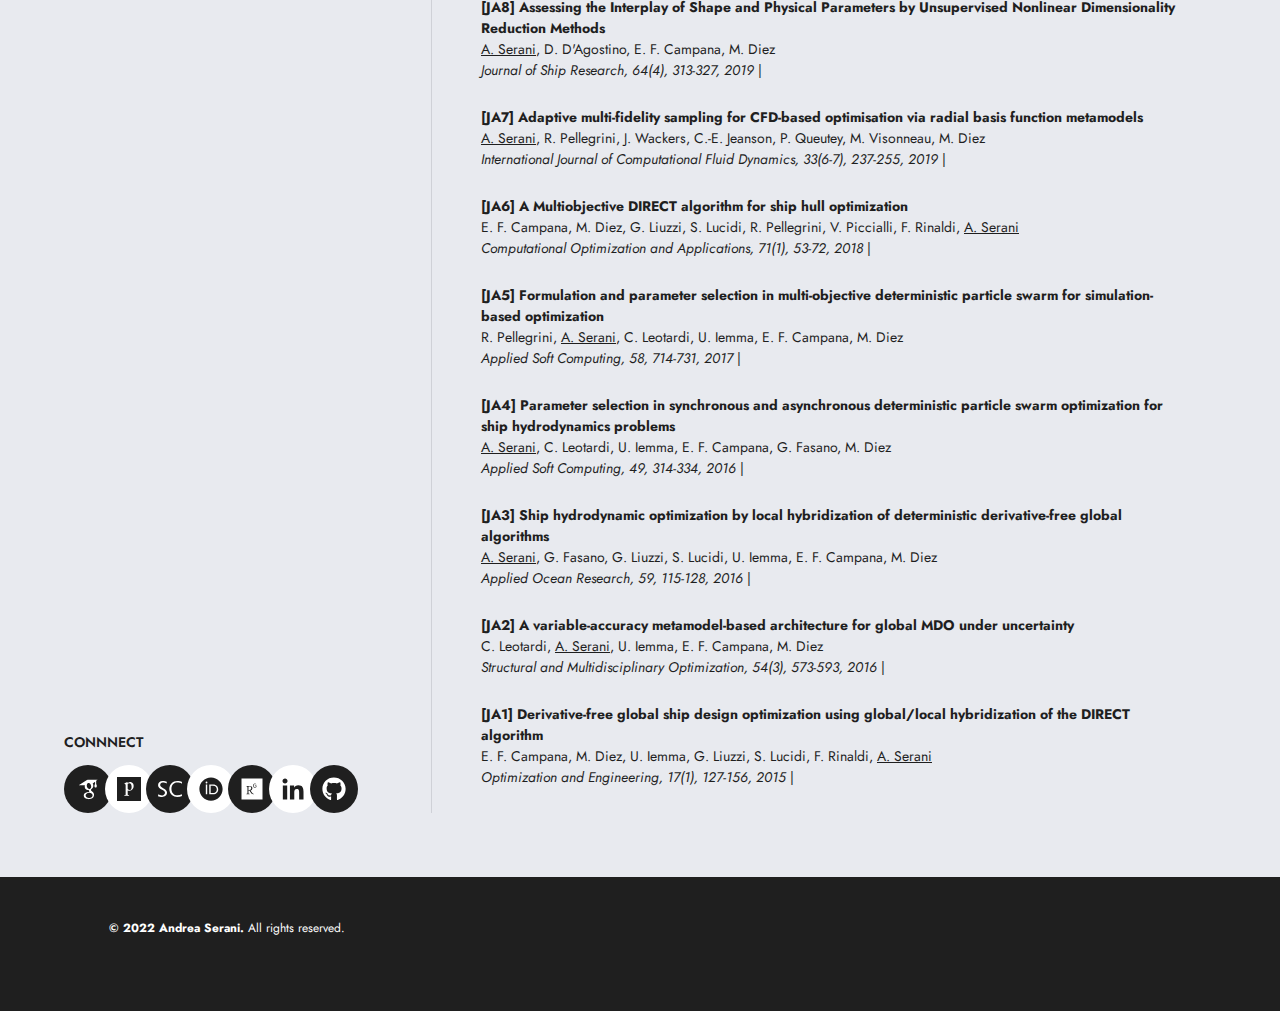
==== commit ed5c3387: "Update articles.html" ====
--- a/html/articles.html
+++ b/html/articles.html
@@ -125,20 +125,57 @@
   <div class="w-full lg:w-2/3 lg:pl-8 xl:pl-12">
  
 	<h5 class="section-header pb-3">Journal Articles</h5>
-
+	 
 	       <table class="borderless">
                     <tr>
                         <td>
                             <div class="font-text text-sm pb-6">
-                                <b>[JA20] A Multi-Fidelity Active Learning Method for Global Design Optimization Problems with Noisy Evaluations</b></br> 
+                                <b>[JA23] Parametric model embedding</b></br> 
+				<u>A. Serani</u>, M. Diez </br> 
+                                <i>Computer Methods in Applied Mechanics and Engineering 404, 115776, 2023</i> <span class="sep">|</span> <a href="https://doi.org/10.1016/j.cma.2022.115776"><i class="ai ai-doi"></i></a> 
+                            </div>
+                        </td>
+                    </tr>
+                </table> 
+	
+	  <table class="borderless">
+                    <tr>
+                        <td>
+                            <div class="font-text text-sm pb-6">
+                                <b>[JA22] On the use of dynamic mode decomposition for time-series forecasting of ships operating in waves</b></br> 
+				<u>A. Serani</u>, P. Dragone, F. Stern, M. Diez </br> 
+                                <i>Ocean Engineering, 267, 113235, 2023</i> <span class="sep">|</span> <a href="https://doi.org/10.1016/j.oceaneng.2022.113235"><i class="ai ai-doi"></i></a> 
+                            </div>
+                        </td>
+                    </tr>
+                </table> 
+	  
+	       <table class="borderless">
+                    <tr>
+                        <td>
+                            <div class="font-text text-sm pb-6">
+                                <b>[JA21] A Multi-Fidelity Active Learning Method for Global Design Optimization Problems with Noisy Evaluations</b></br> 
 				R. Pellegrini, J. Wackers, R. Broglia, <u>A. Serani</u>, M. Visonneau, M. Diez </br> 
                                 <i>Engineering with Computers, 2022</i> <span class="sep">|</span> <a href="https://doi.org/10.1007/s00366-022-01728-0"><i class="ai ai-doi"></i></a> 
                             </div>
                         </td>
                     </tr>
                 </table> 
-
-              <table class="borderless">
+	
+	        <table class="borderless">
+                    <tr>
+                        <td>
+                            <div class="font-text text-sm pb-6">
+                                <b>[JA20] Efficient initialization for multi-fidelity surrogate-based optimization</b></br> 
+				J. Wackers, R. Pellegrini, <u>A. Serani</u>, M. Visonneau, M. Diez </br> 
+                                <i>J. Ocean Eng. Mar. Energy, 2022</i> <span class="sep">|</span> <a href="https://doi.org/10.1007/s40722-022-00268-5"><i class="ai ai-doi"></i></a> 
+                            </div>
+                        </td>
+                    </tr>
+                </table>
+
+              
+	       <table class="borderless">
                     <tr>
                         <td>
                             <div class="font-text text-sm pb-6">
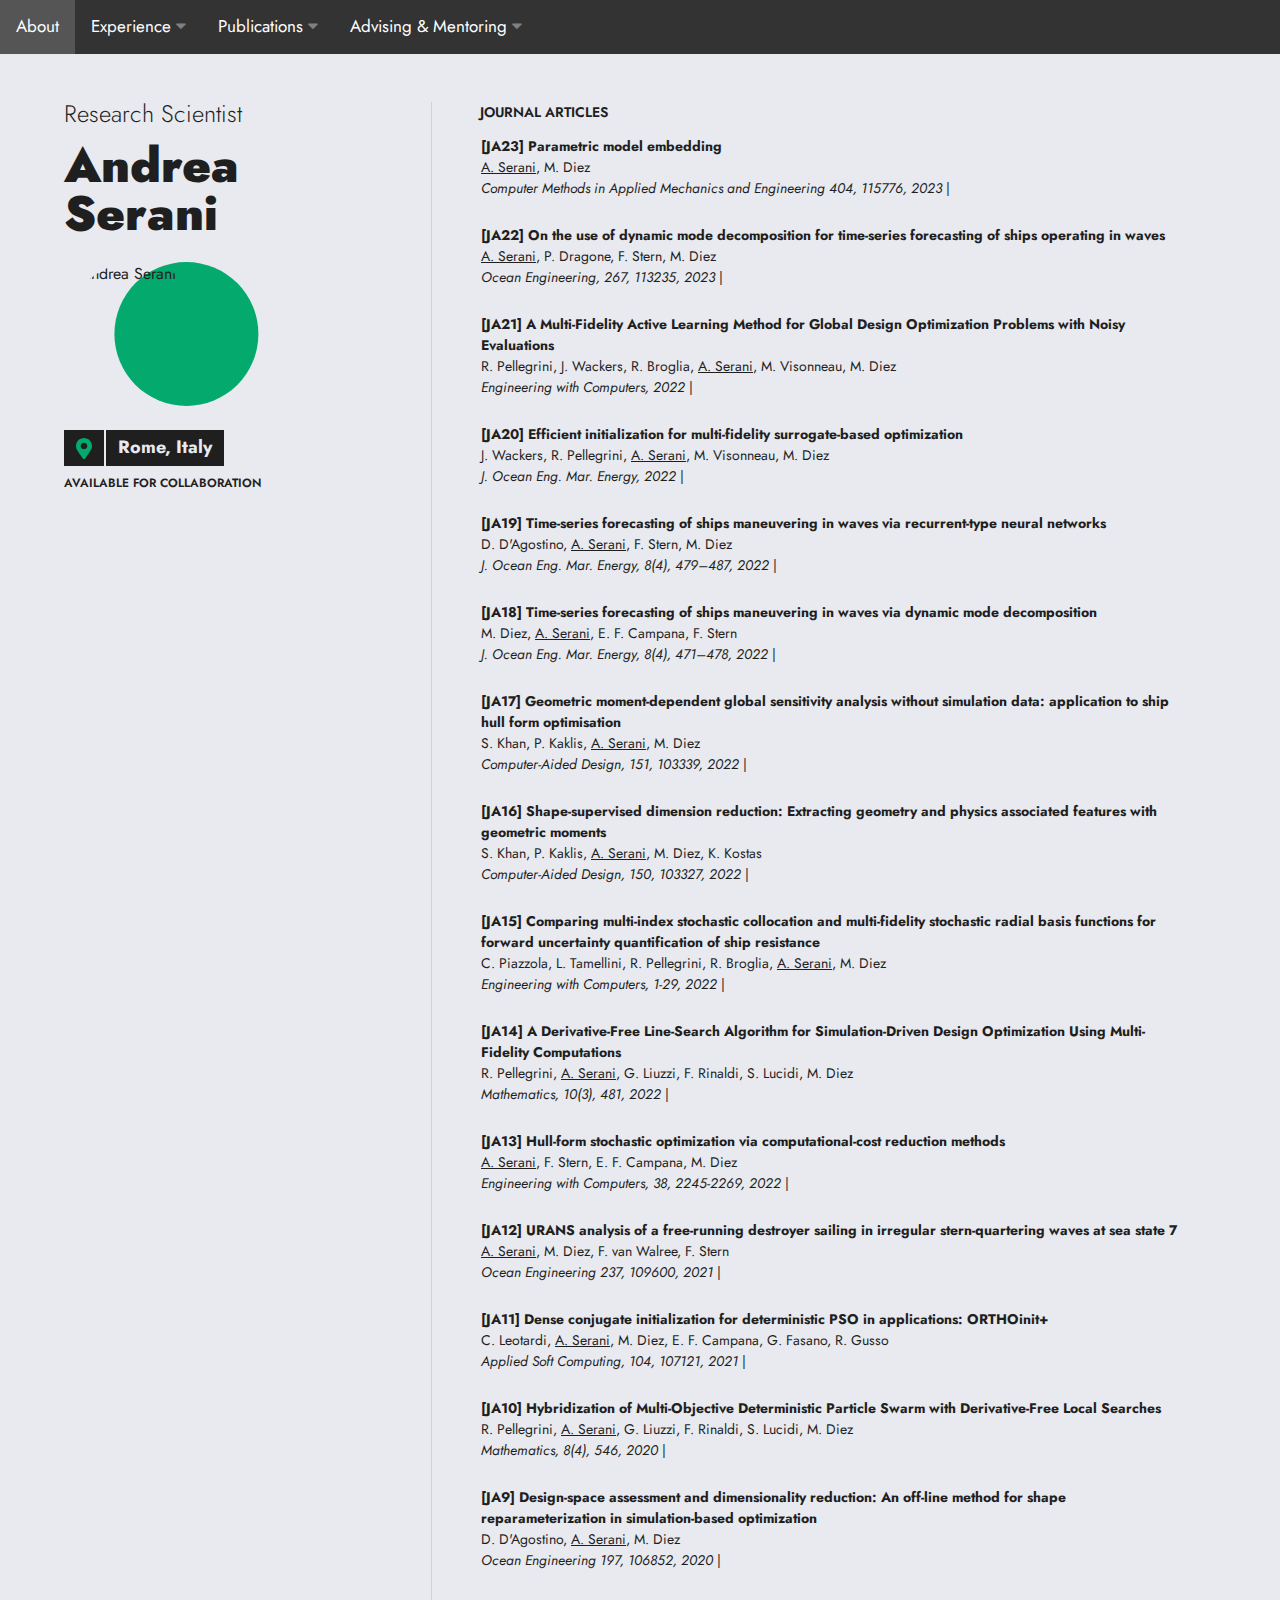
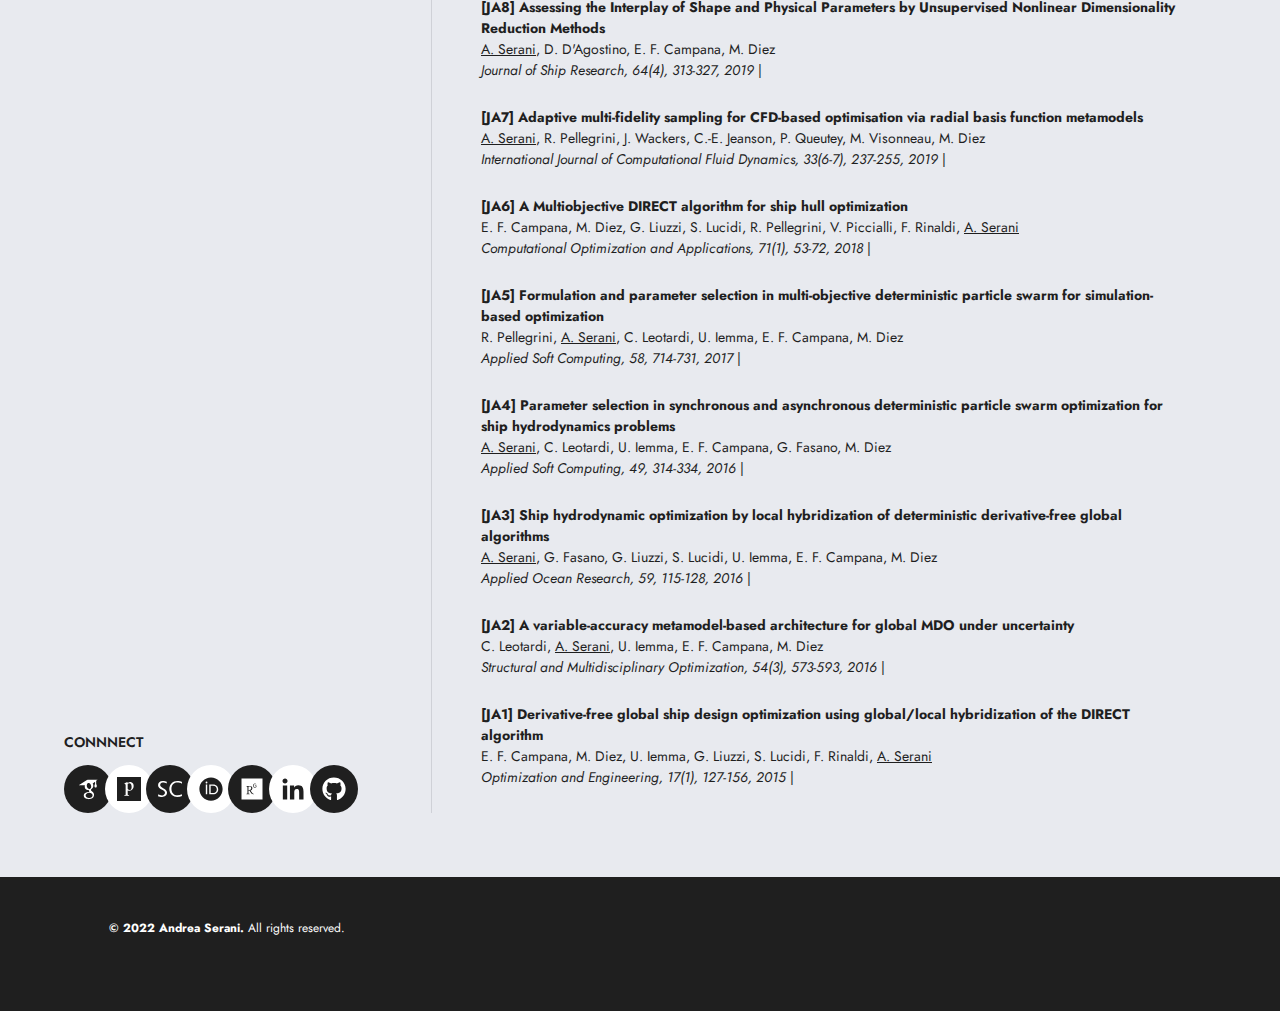
==== commit e1255177: "Update articles.html" ====
--- a/html/articles.html
+++ b/html/articles.html
@@ -181,7 +181,7 @@
                             <div class="font-text text-sm pb-6">
                                 <b>[JA19] Time-series forecasting of ships maneuvering in waves via recurrent-type neural networks</b></br> 
 				D. D'Agostino, <u>A. Serani</u>, F. Stern, M. Diez </br> 
-                                <i>J. Ocean Eng. Mar. Energy, 2022</i> <span class="sep">|</span> <a href="https://doi.org/10.1007/s40722-022-00255-w"><i class="ai ai-doi"></i></a> 
+                                <i>J. Ocean Eng. Mar. Energy, 8(4), 479–487, 2022</i> <span class="sep">|</span> <a href="https://doi.org/10.1007/s40722-022-00255-w"><i class="ai ai-doi"></i></a> 
                             </div>
                         </td>
                     </tr>
@@ -193,7 +193,7 @@
                             <div class="font-text text-sm pb-6">
                                 <b>[JA18] Time-series forecasting of ships maneuvering in waves via dynamic mode decomposition</b></br> 
 				M. Diez, <u>A. Serani</u>, E. F. Campana, F. Stern </br> 
-                                <i>J. Ocean Eng. Mar. Energy, 2022</i> <span class="sep">|</span> <a href="https://doi.org/10.1007/s40722-022-00243-0"><i class="ai ai-doi"></i></a> 
+                                <i>J. Ocean Eng. Mar. Energy, 8(4), 471–478, 2022</i> <span class="sep">|</span> <a href="https://doi.org/10.1007/s40722-022-00243-0"><i class="ai ai-doi"></i></a> 
                             </div>
                         </td>
                     </tr>
@@ -205,7 +205,7 @@
                             <div class="font-text text-sm pb-6">
                                 <b>[JA17] Geometric moment-dependent global sensitivity analysis without simulation data: application to ship hull form optimisation</b></br> 
 				S. Khan, P. Kaklis, <u>A. Serani</u>, M. Diez </br> 
-                                <i>Computer-Aided Design, 103339, 2022</i> <span class="sep">|</span> <a href="https://doi.org/10.1016/j.cad.2022.103339"><i class="ai ai-doi"></i></a> 
+                                <i>Computer-Aided Design, 151, 103339, 2022</i> <span class="sep">|</span> <a href="https://doi.org/10.1016/j.cad.2022.103339"><i class="ai ai-doi"></i></a> 
                             </div>
                         </td>
                     </tr>
@@ -217,7 +217,7 @@
                             <div class="font-text text-sm pb-6">
                                 <b>[JA16] Shape-supervised dimension reduction: Extracting geometry and physics associated features with geometric moments</b></br> 
 				S. Khan, P. Kaklis, <u>A. Serani</u>, M. Diez, K. Kostas </br> 
-                                <i>Computer-Aided Design, 103327, 2022</i> <span class="sep">|</span> <a href="https://doi.org/10.1016/j.cad.2022.103327"><i class="ai ai-doi"></i></a> 
+                                <i>Computer-Aided Design, 150, 103327, 2022</i> <span class="sep">|</span> <a href="https://doi.org/10.1016/j.cad.2022.103327"><i class="ai ai-doi"></i></a> 
                             </div>
                         </td>
                     </tr>
